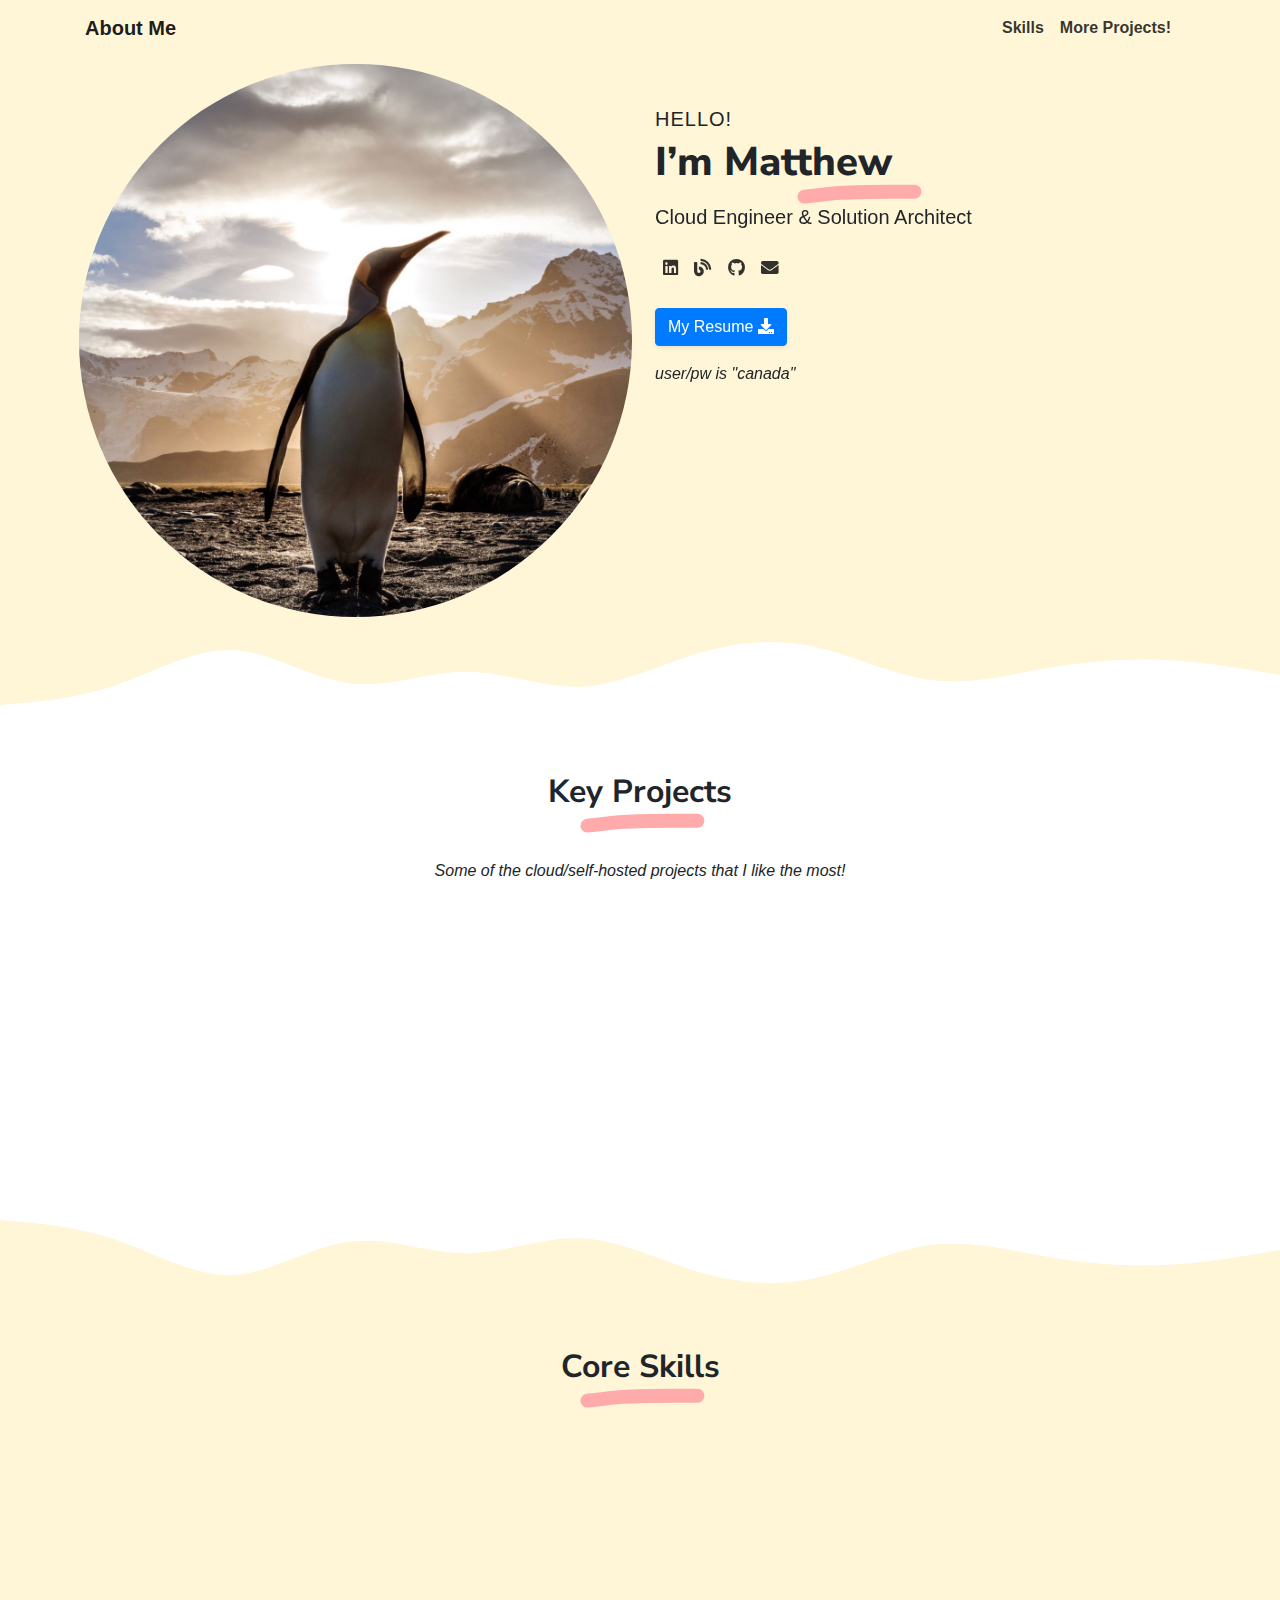
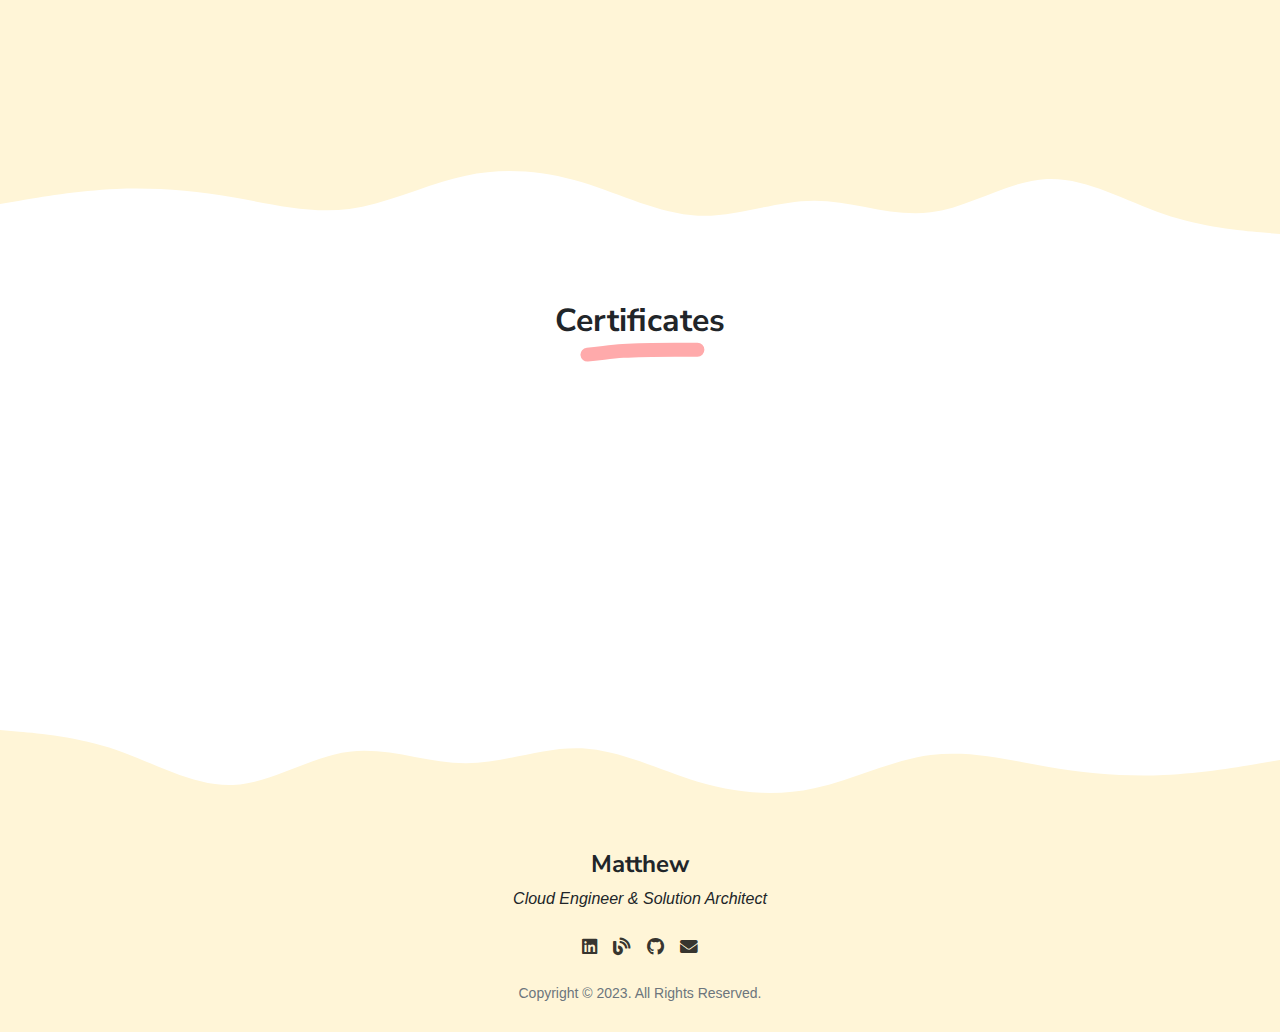
==== index.html @ f00e132d "change page title and button name" ====
<!DOCTYPE html>

<html lang="en-US">

<head>
  <meta charset="UTF-8">
  <meta http-equiv="X-UA-Compatible" content="IE=edge">
  <meta name="viewport" content="width=device-width, initial-scale=1">
  <link rel="icon" type="image/x-icon" href="./images/duck.ico">
  <title>I'm Matthew</title>

  <link rel="preconnect" href="https://fonts.gstatic.com" crossorigin="crossorigin"/>
  <link rel="preload" as="style"
    href="https://fonts.googleapis.com/css2?family=Nunito+Sans:wght@300;400;700;800&amp;display=swap"/>
  <link rel="stylesheet"
    href="https://fonts.googleapis.com/css2?family=Nunito+Sans:wght@300;400;700;800&amp;display=swap" media="print"
    onload="this.media='all'" />

  <noscript>
    <link rel="stylesheet" href="https://fonts.googleapis.com/css2?family=Nunito+Sans:wght@300;400;700;800&amp;display=swap"/>
  </noscript>
  
  <link href="./css/font-awesome/css/all.min.css?ver=1.2.0" rel="stylesheet">
  <link href="./css/bootstrap-icons/bootstrap-icons.css?ver=1.2.0" rel="stylesheet">
  <link href="./css/bootstrap.min.css?ver=1.2.0" rel="stylesheet">
  <link href="./css/aos.css?ver=1.2.0" rel="stylesheet">
  <link href="./css/main.css?ver=1.2.0" rel="stylesheet">

  <!-- Extra scroll -->
  <link href="https://maxcdn.bootstrapcdn.com/bootstrap/4.0.0-beta.2/css/bootstrap.min.css" rel="stylesheet"/>

  <noscript>
    <style type="text/css">
      [data-aos] {
        opacity: 1 !important;
        transform: translate(0) scale(1) !important;
      }
    </style>
  </noscript>
</head>

<body id="top">
  <header class="bg-color">
    <nav class="navbar navbar-expand-lg navbar-light bg-color" id="header-nav" role="navigation">
      <div class="container"><a class="link-dark navbar-brand site-title mb-0" href="index.html">About Me</a>
        <button class="navbar-toggler" type="button" data-bs-toggle="collapse" data-bs-target="#navbarSupportedContent"
          aria-controls="navbarSupportedContent" aria-expanded="false" aria-label="Toggle navigation"><span
            class="navbar-toggler-icon"></span></button>
        <div class="collapse navbar-collapse" id="navbarSupportedContent">
          <ul class="navbar-nav ms-auto me-2">
            <li class="nav-item"><a class="nav-link" href="#skills">Skills</a></li>
            <li class="nav-item"><a class="nav-link" href="project.html">More Projects!</a></li>
          </ul>
        </div>
      </div>
    </nav>
  </header>
  <div class="page-content">
    <div id="content">

      <header>
        <!-- Header Start -->
        <div class="cover bg-color">
          <div class="container px-3">
            <div class="row">
              <div class="col-lg-6 p-2"><img class="img-fluid rounded-circle" src="images/avatar.jpeg" alt="hello" /></div>
              <div class="col-lg-6">
                <div class="mt-5">
                  <p class="lead text-uppercase mb-1">Hello!</p>
                  <h1 class="intro-title marker" data-aos="fade-left" data-aos-delay="50">I’m Matthew</h1>
                  <p class="lead fw-normal mt-3" data-aos="fade-up" data-aos-delay="100">Cloud Engineer & Solution Architect</p>
                  <div class="social-nav" data-aos="fade-up" data-aos-delay="200">
                    <nav role="navigation">
                      <ul class="nav justify-content-left">
                        <li class="nav-item"><a class="nav-link" target="_blank" href="https://www.linkedin.com/in/luongbm/" title="LinkedIn"><i
                          class="fab fa-linkedin"></i><span class="menu-title sr-only">LinkedIn</span></a>
                        </li>
                        <li class="nav-item"><a class="nav-link" target="_blank" href="https://medium.com/@vcoder"
                          title="Medium"><i class="fas fa-blog"></i><span
                            class="menu-title sr-only">Medium</span></a>
                        </li>
                        <li class="nav-item"><a class="nav-link" target="_blank" href="https://github.com/vegjedi"
                            title="Github"><i class="fab fa-github"></i><spanß
                              class="menu-title sr-only">Github</span></a>
                        </li>
                        <li class="nav-item"><a class="nav-link" target="_blank" href="mailto:hi@vcoder.top"
                            title="Email"><i class="fas fa-envelope"></i><span
                              class="menu-title sr-only">Email</span></a>
                        </li>
                      </ul>
                    </nav>
                  </div>
                  <div class="mt-3" data-aos="fade-up" data-aos-delay="200"><a
                      class="btn btn-primary shadow-sm mt-1 hover-effect" target="_blank" href="./matthew_cv.pdf">My Resume <i
                        class="fas fa-download"></i></a></div>
                </div>
                <div class="mt-3" data-aos="fade-up" data-aos-delay="200">
                  <p><i>user/pw is "canada"</i></p>
              </div>
            </div>
          </div>
        </div>
        <!-- Header End -->
      </header>

      <div class="wave-top"></div>

      <div class="section px-2 px-lg-4 pt-5" id="projects">
        <!-- Portfolio Section Start -->
        <div class="container">
          <div class="text-center mb-5">
            <h2 class="font-weight-bold marker marker-center"> Key Projects </h2>
          </div>
          <div class="text-center">
            <p class="font-italic mx-auto mb-3" style="max-width:600px">Some of the cloud/self-hosted projects that I like the most!</p>
          </div>
          <div class="grid bp-gallery pb-3" data-aos="zoom-in-up" data-aos-delay="100">
            <div class="grid-sizer"></div>
            <div class="grid-item"><a href="project.html#ml">
                <figure class="portfolio-item"><img src="images/projects/ml.png" data-bp="images/projects/detail/newsly.png"
                    data-caption="Example of an optional caption." />
                  <figcaption>
                    <h4 class="h5 mb-0">Machine Learning Container Runs on AWS Fargate Cluster</h4>
                    <div>Click For More Details</div>
                  </figcaption>
                </figure>
              </a>
            </div>
            <div class="grid-item"><a href="project.html#pi">
                <figure class="portfolio-item"><img src="images/projects/pi.png"
                    data-bp="images/projects/detail/pi.jpg"/>
                  <figcaption>
                    <h4 class="h5 mb-0">Pi Hosted Home Server with Cloudflare Tunneling</h4>
                    <div>Click For More Details</div>
                  </figcaption>
                </figure>
              </a>
            </div>
            <div class="grid-item"><a href="project.html#serverless">
                <figure class="portfolio-item"><img src="images/projects/serverless.png"
                    data-bp="images/projects/detail/serverless.png" />
                  <figcaption>
                    <h4 class="h5 mb-0">Event-Driven Serverless Web App with API Gateway and AWS Cognito</h4>
                    <div>Click For More Details</div>
                  </figcaption>
                </figure>
              </a>
            </div>
            <div class="grid-item"><a href="project.html#wp">
              <figure class="portfolio-item"><img src="images/projects/wp.png"
                  data-bp="images/projects/detail/wp.jpg" />
                <figcaption>
                  <h4 class="h5 mb-0">3-Tier Auto-Scale App on The Cloud</h4>
                  <div>Click For More Details</div>
                </figcaption>
              </figure>
            </a>
          </div>
          </div>
        </div>
        <!-- Portfolio Section End -->
      </div>

       <div class="wave-bot flip-y"></div>

       <div class="section px-3 px-lg-4 pt-5 bg-color" id="skills">
        <!-- Skills Section Start -->
        <div class="container-narrow">
          <div class="text-center mb-5">
            <h2 class="font-weight-bold marker marker-center"> Core Skills</h2>
          </div>
          <div class="row">
            <div class="col-md-6">
              <div class="card mb-3" data-aos="fade-right" data-aos-delay="100">
                <div class="card-header px-3 py-2">
                  <div class="d-flex justify-content-between">
                    <div>
                      <h3 class="h5 mb-1">Coding</h3>
                      <div class="text-muted text-small">Progamming Languages</div>
                    </div><img src="images/services/ui-ux.svg" width="48" height="48" alt="ui-ux" />
                  </div>
                </div>
                <div class="card-body px-3 py-2">
                  <img src="images/icons/bash.svg" width="60" height="60" alt="bash"/>
                  <img src="images/icons/nodejs.svg" width="60" height="60" alt="nodejs"/>
                  <img src="images/icons/python.svg" width="60" height="60" alt="python"/>
                  <img src="images/icons/aws_cli.png" height="60" alt="aws_cli"/>
                </div>
              </div>
            </div>
            <div class="col-md-6">
              <div class="card mb-3" data-aos="fade-left" data-aos-delay="300">
                <div class="card-header px-3 py-2">
                  <div class="d-flex justify-content-between">
                    <div>
                      <h3 class="h5 mb-1">Cloud</h3>
                      <div class="text-muted text-small">Reputable Platforms</div>
                    </div><img src="images/services/app-development.svg" width="48" height="48" alt="app development" />
                  </div>
                </div>
                <div class="card-body px-3 py-2">
                  <img src="images/icons/aws.png" height="60" alt="aws"/>
                  <img src="images/icons/azure.svg" height="60" alt="azure"/>
                </div>
              </div>
            </div>
            <div class="col-md-6">
              <div class="card mb-3" data-aos="fade-right" data-aos-delay="200">
                <div class="card-header px-3 py-2">
                  <div class="d-flex justify-content-between">
                    <div>
                      <h3 class="h5 mb-1">DevOps</h3>
                      <div class="text-muted text-small">For CI/CD</div>
                    </div><img src="images/services/web-design.svg" width="48" height="48" alt="web design" />
                  </div>
                </div>
                <div class="card-body px-3 py-2">
                  <img src="images/icons/github.svg" height="60" alt="github"/>
                  <img src="images/icons/docker.png" height="60" alt="docker"/>
                  <img src="images/icons/jenkins.png" height="60" alt="jenkins"/>
                  <img src="images/icons/terraform.svg" height="60" alt="terraform"/>
                </div>
              </div>
            </div>
            <div class="col-md-6">
              <div class="card mb-3" data-aos="fade-left" data-aos-delay="400">
                <div class="card-header px-3 py-2">
                  <div class="d-flex justify-content-between">
                    <div>
                      <h3 class="h5 mb-1">Web & Data</h3>
                      <div class="text-muted text-small">Fundamental Knowledge</div>
                    </div><img src="images/services/full-stack.svg" width="48" height="48" alt="full stack" />
                  </div>
                </div>
                <div class="card-body px-3 py-2">
                  <img src="images/icons/web.png" height="60" alt="html-css"/>
                  <img src="images/icons/sql.png" height="60" alt="sql"/>
                  <img src="images/icons/nosql.png" height="60" alt="nosql"/>
                </div>
              </div>
            </div>
          </div>
        </div>
        <!-- Skills Section End -->
      </div>       

      <div class="wave-top flip-x"></div>

      <div class="section px-3 px-lg-4 pt-5" id="certificates">
        <!-- Certificate Section Start -->
        <div class="container-narrow">
          <div class="text-center mb-5">
            <h2 class="font-weight-bold marker marker-center">Certificates</h2>
          </div>
          <div id="gallery" class="carousel slide" data-ride="carousel">
            <div class="carousel-inner">
              <div class="carousel-item active">
                <div class="row">
                  <div class="col" data-aos="fade-up" data-aos-delay>
                    <img class="img-fluid" src="images/certs/aws1.png" alt="Image 1" />
                  </div>
                  <div class="col" data-aos="fade-up" data-aos-delay>
                    <img class="img-fluid" src="images/certs/aws2.png" alt="Image 2" />
                  </div>
                  <div class="col" data-aos="fade-up" data-aos-delay>
                    <img class="img-fluid" src="images/certs/azure.png" alt="Image 4" />
                  </div>
                </div>
              </div>

              <div class="carousel-item">
                <div class="row">
                  <div class="col" data-aos="fade-up" data-aos-delay>
                    <img class="img-fluid" src="images/certs/aws3.png"  alt="Image 6" />
                  </div>
                  <div class="col" data-aos="fade-up" data-aos-delay>
                    <img class="img-fluid" src="images/certs/sundog.png" alt="Image 7" />
                  </div>
                  <div class="col" data-aos="fade-up" data-aos-delay>
                    <img class="img-fluid" src="images/certs/kokekloud.png" alt="Image 5" />
                  </div>
                </div>
              </div>

            </div>

            <a class="carousel-control-prev" href="#gallery" role="button" data-slide="prev">
              <span class="carousel-control-prev-icon" aria-hidden="true"></span>
              <span class="sr-only">Previous</span>
            </a>

            <a class="carousel-control-next" href="#gallery" role="button" data-slide="next">
              <span class="carousel-control-next-icon" aria-hidden="true"></span>
              <span class="sr-only">Next</span>
            </a>
          </div>
          
        <!-- Certificates Section End -->
    </div>

  </div>

  <div class="wave-bot flip-y"></div>

  <footer class="pt-4 pb-4 text-center bg-color">
    <!-- Footer Section Start -->
    <div class="container">
      <div class="my-3">
        <div class="h4 font-weight-bold">Matthew</div>
        <p class="font-italic">Cloud Engineer & Solution Architect</p>
        <div class="social-nav">
          <nav role="navigation">
            <ul class="nav justify-content-center">
              <li class="nav-item"><a class="nav-link" target="_blank" href="https://www.linkedin.com/in/luongbm/" title="LinkedIn"><i
                class="fab fa-linkedin"></i><span class="menu-title sr-only">LinkedIn</span></a>
              </li>
              <li class="nav-item"><a class="nav-link" target="_blank" href="https://medium.com/@vcoder"
                title="Medium"><i class="fas fa-blog"></i><span
                  class="menu-title sr-only">Medium</span></a>
              </li>
              <li class="nav-item"><a class="nav-link" target="_blank" href="https://github.com/vegjedi"
                  title="Github"><i class="fab fa-github"></i><span
                    class="menu-title sr-only">Github</span></a>
              </li>
              <li class="nav-item"><a class="nav-link" target="_blank" href="mailto:hi@vcoder.top"
                  title="Email"><i class="fas fa-envelope"></i><span
                    class="menu-title sr-only">Email</span></a>
              </li>
            </ul>
          </nav>
        </div>
      </div>
      <div class="text-small text-secondary">
        <div class="mb-1">Copyright &copy; 2023. All Rights Reserved.</div>
      </div>
    </div>
    <!-- Footer Section End -->
  </footer>

  </div>

  <!-- Back to Top -->
  <div id="scrolltop"><a class="btn btn-secondary" href="#top"><span class="icon"><i
          class="fas fa-angle-up fa-x"></i></span></a></div>

  <!-- JavaScript Libraries -->
  <script src="./scripts/imagesloaded.pkgd.min.js?ver=1.2.0"></script>
  <script src="./scripts/masonry.pkgd.min.js?ver=1.2.0"></script>
  <script src="./scripts/BigPicture.min.js?ver=1.2.0"></script>
  <script src="./scripts/bootstrap.bundle.min.js?ver=1.2.0"></script>
  <script src="./scripts/aos.min.js?ver=1.2.0"></script>
  <script src="./scripts/main.js?ver=1.2.0"></script>

  <!-- Extra Scolls -->
  <script src="https://code.jquery.com/jquery-3.2.1.slim.min.js"></script>
  <script src="https://cdnjs.cloudflare.com/ajax/libs/popper.js/1.12.3/umd/popper.min.js"></script>
  <script src="https://maxcdn.bootstrapcdn.com/bootstrap/4.0.0-beta.2/js/bootstrap.min.js"></script>

  </body>
</html>
---- css/main.css ----
html, body {
  overflow-x: hidden;
}

.bg-color {
  background-color: #fff5d7;
}

/**
 * Enable smooth scrolling on the whole document
 */
html {
  scroll-behavior: smooth;
}

/**
 * Disable smooth scrolling when users have prefers-reduced-motion enabled
 */
@media screen and (prefers-reduced-motion: reduce) {
  html {
    scroll-behavior: auto;
  }
}

/**
 * Add .section to every anchored element for scroll margin
 */
.section {
  scroll-margin-top: 2rem;
}

/* Header */
.site-title {
  font-size: 1.5rem;
  font-weight: 700;
  line-height: 3rem;
  text-decoration: none;
}

@media (min-width: 48em) {
  .site-title {
    float: left;
  }
}

.nav-link {
  font-weight: 700;
  color: rgba(0, 0, 0, 0.8) !important;
}

.social-nav .nav-link {
  padding: 0 0.5rem;
  font-size: 1.1rem;
  line-height: 2.5rem;
}

.nav-link:hover,
.nav-link:focus,
.active .nav-link {
  color: rgba(0, 0, 0, 0.6) !important;
}

/* Hero (intro) section */
.intro-title {
  font-weight: 800;
}

/* @-webkit-keyframes animateWave {
  0% {
    transform: scale(1, 0);
  }
  100% {
    transform: scale(1, 1);
  }
}

@keyframes animateWave {
  0% {
    transform: scale(1, 0);
  }
  100% {
    transform: scale(1, 1);
  }
} */

/* 
.wave-bg {
  display: block;
  height: 100px;
  width: 100%;
  min-width: 600px;
  transform-origin: top;
  -webkit-animation: animateWave 2000ms cubic-bezier(0.23, 1, 0.32, 1) forwards;
          animation: animateWave 2000ms cubic-bezier(0.23, 1, 0.32, 1) forwards;
  background-image: url("../images/wave-bg.svg");
  background-position: center;
  background-repeat: no-repeat;
  background-color: white;
} */

.wave-top {
  display: block;
  height: 100px;
  width: 100%;
  min-width: 600px;
  background-image: url(../images/wave-top.svg);
}

.wave-bot {
  display: block;
  height: 100px;
  width: 100%;
  min-width: 600px;
  background-image: url(../images/wave-top.svg);
  transform: rotate(180deg);
}

.flip-y {
  transform: scaleY(-1);
}

.flip-x {
  transform: scaleX(-1);
}

img.avatar {
  border-radius: 30px;
}

/* Masonary grid for portfolio */
.grid:after {
  content: '';
  display: block;
  clear: both;
}

/* Grid Item */
.grid-sizer,
.grid-item {
  width: 100%;
}

.grid-item {
  padding-bottom: 12px;
}

@media (min-width: 48em) {
  .grid-sizer,
  .grid-item {
    width: 25%;
  }
  .grid-item {
    float: left;
    padding: 6px;
  }
}

.grid-item img {
  display: block;
  width: 100%;
  max-width: 100%;
}

/* Portfolio */
.portolio-section .container {
  padding: 0;
}

.portfolio-item {
  position: relative;
  overflow: hidden;
  text-align: center;
  margin: 0;
}

.portfolio-item figcaption {
  position: absolute;
  top: auto;
  bottom: 0;
  left: 0;
  width: 100%;
  padding: 12px;
  background: rgba(255, 255, 255, 0.75);
  transition: transform 0.35s;
  transform: translate3d(0, 100%, 0);
}

.portfolio-item figcaption h4 {
  color: #222;
  font-size: 16px;
  text-transform: uppercase;
  font-weight: 700;
  margin-bottom: 3px;
}

.portfolio-item figcaption p {
  color: #444;
  font-size: 14px;
  font-weight: 600;
  margin-bottom: 0;
}

.portfolio-item:hover figcaption {
  transform: translate3d(0, 0, 0);
}

/* Portolio Caption */
#bp_container .bp-xc {
  background: #F6E05E !important;
}

#bp_caption a {
  text-decoration: none;
}

/* Footer section */
footer a:not(.nav-link) {
  color: inherit;
  font-weight: 600;
  text-decoration: none;
  cursor: pointer;
}

/* Scroll Top */
#scrolltop {
  display: block;
  visibility: hidden;
  opacity: 0;
  transition: visibility 0s, opacity 0.5s ease-in;
  position: fixed;
  bottom: 20px;
  right: 20px;
}

#scrolltop .btn {
  padding: 3px 11px;
  border-radius: 50%;
}

/* Additional utility styles */
.container-narrow {
  max-width: 1024px;
  margin: 0 auto;
}

.text-small {
  font-size: 0.875rem;
}

.text-uppercase {
  letter-spacing: 0.05em;
}

.hover-effect {
  transition: transform .18s ease-in-out;
}

.hover-effect:hover {
  transform: translateY(-2px);
}

.marker {
  position: relative;
  display: inline;
  width: auto;
}

.marker-center {
  padding-right: 0;
}

.marker:after {
  content: "";
  width: 125px;
  height: 30px;
  position: absolute;
  bottom: -25px;
  right: -30px;
  background-image: url("../images/marker.svg");
  background-repeat: no-repeat;
}

.marker-center:after {
  bottom: -30px;
  left: 50%;
  margin-left: -60px;
}

@media (max-width: 575.98px) {
  .marker {
    padding-right: 0;
  }
  .marker:after {
    bottom: -30px;
    left: 50%;
    margin-left: -60px;
  }
}

.entry-title a {
  text-decoration: none;
}

/* Extra */

div.scroll-container {
  overflow: auto;
  white-space: nowrap;
  padding: 10px;
}

div.scroll-container img {
  padding: 10px;
}

/* Extra */
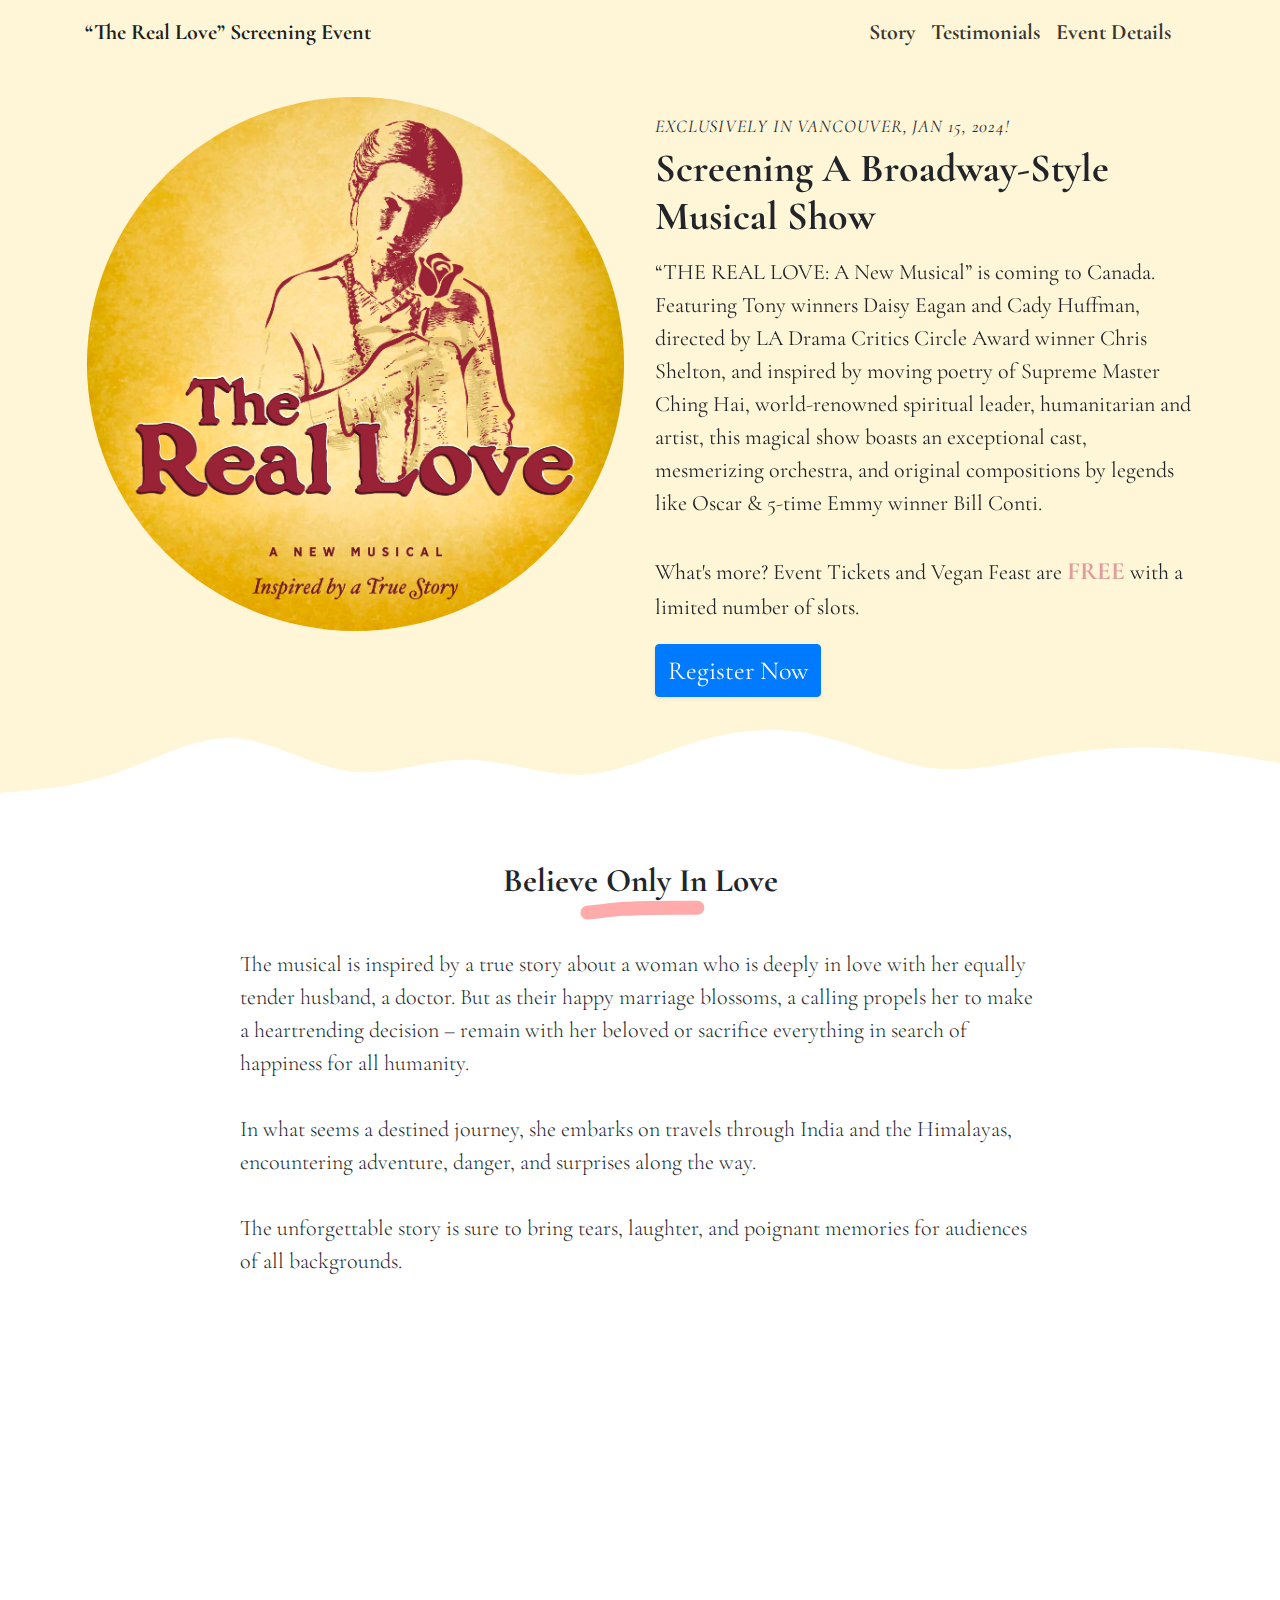
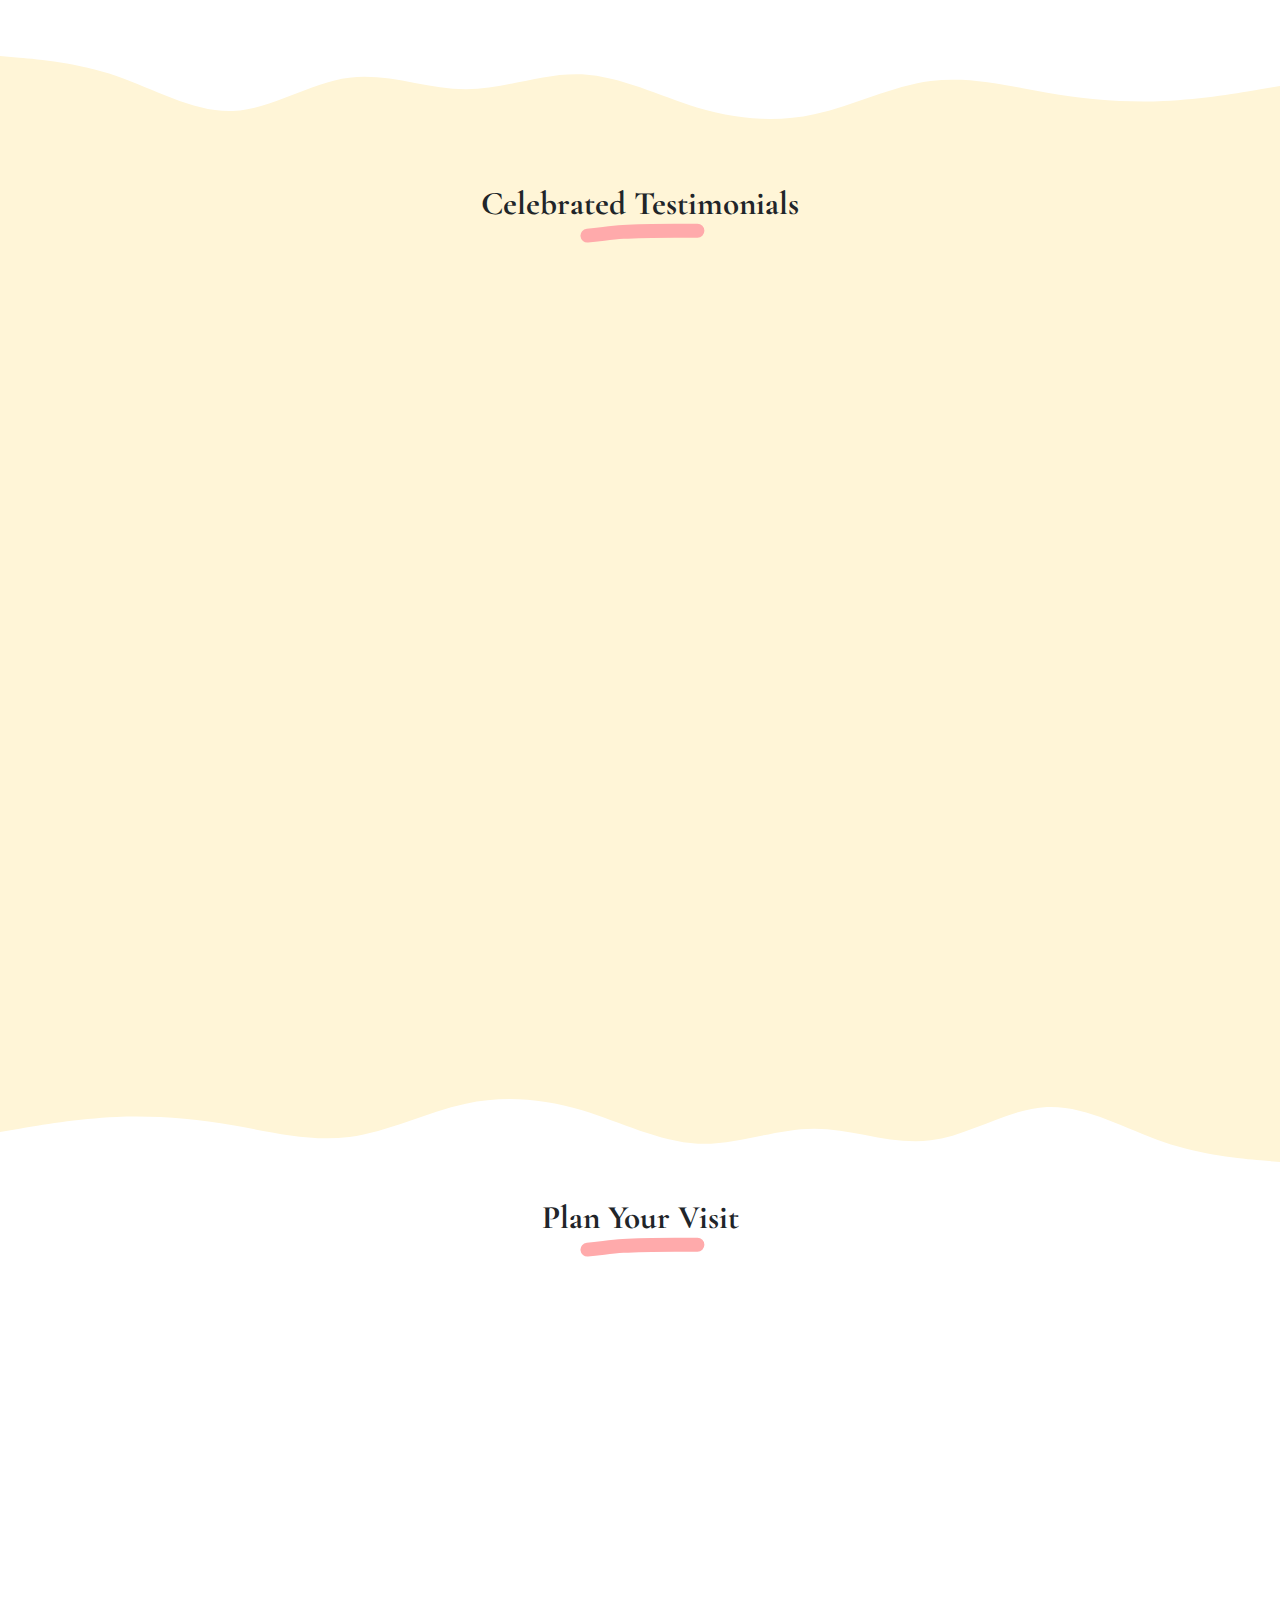
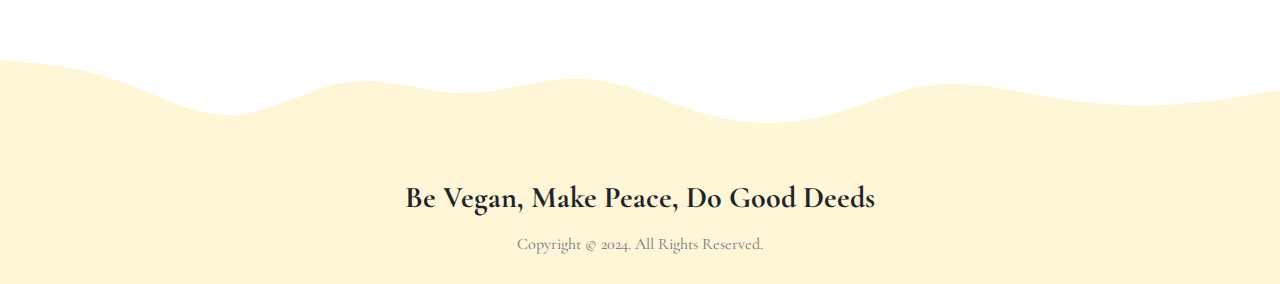
==== commit 1fdc552e: "first commit" ====
--- a/index.html
+++ b/index.html
@@ -1,3 +1,7 @@
+<!-- Written by: vCoder -->
+<!-- Code Sheet for Canada "The Real Love" Screening Project -->
+<!-- Date: Dec 10, 2023 -->
+
 <!DOCTYPE html>
 
 <html lang="en-US">
@@ -6,20 +10,28 @@
   <meta charset="UTF-8">
   <meta http-equiv="X-UA-Compatible" content="IE=edge">
   <meta name="viewport" content="width=device-width, initial-scale=1">
-  <link rel="icon" type="image/x-icon" href="./images/duck.ico">
-  <title>I'm Matthew</title>
-
-  <link rel="preconnect" href="https://fonts.gstatic.com" crossorigin="crossorigin"/>
+  <link rel="icon" type="image/x-icon" href="./images/icon.ico">
+  <title>“The Real Love” Screening in Canada</title>
+
+  <link rel="preconnect" href="https://fonts.gstatic.com" crossorigin="crossorigin" />
   <link rel="preload" as="style"
-    href="https://fonts.googleapis.com/css2?family=Nunito+Sans:wght@300;400;700;800&amp;display=swap"/>
+    href="https://fonts.googleapis.com/css2?family=Cormorant+Garamond:wght@300;400;700&amp;display=swap" />
   <link rel="stylesheet"
-    href="https://fonts.googleapis.com/css2?family=Nunito+Sans:wght@300;400;700;800&amp;display=swap" media="print"
+    href="https://fonts.googleapis.com/css2?family=Cormorant+Garamond:wght@300;400;700&amp;display=swap" media="print"
     onload="this.media='all'" />
-
   <noscript>
-    <link rel="stylesheet" href="https://fonts.googleapis.com/css2?family=Nunito+Sans:wght@300;400;700;800&amp;display=swap"/>
+    <link rel="stylesheet"
+      href="https://fonts.googleapis.com/css2?family=Cormorant+Garamond:wght@300;400;700&amp;display=swap" />
   </noscript>
-  
+
+  <link rel="preconnect" href="https://fonts.gstatic.com" crossorigin="crossorigin" />
+  <link rel="preload" as="style" href="https://fonts.googleapis.com/css2?family=Dancing+Script:wght@400&display=swap" />
+  <link rel="stylesheet" href="https://fonts.googleapis.com/css2?family=Dancing+Script:wght@400&display=swap"
+    media="print" onload="this.media='all'" />
+  <noscript>
+    <link rel="stylesheet" href="https://fonts.googleapis.com/css2?family=Dancing+Script:wght@400&display=swap" />
+  </noscript>
+
   <link href="./css/font-awesome/css/all.min.css?ver=1.2.0" rel="stylesheet">
   <link href="./css/bootstrap-icons/bootstrap-icons.css?ver=1.2.0" rel="stylesheet">
   <link href="./css/bootstrap.min.css?ver=1.2.0" rel="stylesheet">
@@ -27,7 +39,7 @@
   <link href="./css/main.css?ver=1.2.0" rel="stylesheet">
 
   <!-- Extra scroll -->
-  <link href="https://maxcdn.bootstrapcdn.com/bootstrap/4.0.0-beta.2/css/bootstrap.min.css" rel="stylesheet"/>
+  <link href="https://maxcdn.bootstrapcdn.com/bootstrap/4.0.0-beta.2/css/bootstrap.min.css" rel="stylesheet" />
 
   <noscript>
     <style type="text/css">
@@ -42,14 +54,17 @@
 <body id="top">
   <header class="bg-color">
     <nav class="navbar navbar-expand-lg navbar-light bg-color" id="header-nav" role="navigation">
-      <div class="container"><a class="link-dark navbar-brand site-title mb-0" href="index.html">About Me</a>
+      <div class="container"><a class="link-dark navbar-brand site-title mb-0"
+          style="font-family: 'Cormorant Garamond', sans-serif; font-size: 22px;" href="#top">“The Real Love” Screening
+          Event</a>
         <button class="navbar-toggler" type="button" data-bs-toggle="collapse" data-bs-target="#navbarSupportedContent"
           aria-controls="navbarSupportedContent" aria-expanded="false" aria-label="Toggle navigation"><span
             class="navbar-toggler-icon"></span></button>
         <div class="collapse navbar-collapse" id="navbarSupportedContent">
           <ul class="navbar-nav ms-auto me-2">
-            <li class="nav-item"><a class="nav-link" href="#skills">Skills</a></li>
-            <li class="nav-item"><a class="nav-link" href="project.html">More Projects!</a></li>
+            <li class="nav-item"><a class="nav-link" href="#story">Story</a></li>
+            <li class="nav-item"><a class="nav-link" href="#testimonials">Testimonials</a></li>
+            <li class="nav-item"><a class="nav-link" href="#details">Event Details</a></li>
           </ul>
         </div>
       </div>
@@ -63,298 +78,307 @@
         <div class="cover bg-color">
           <div class="container px-3">
             <div class="row">
-              <div class="col-lg-6 p-2"><img class="img-fluid rounded-circle" src="images/avatar.jpeg" alt="hello" /></div>
+              <div class="col-lg-6 p-3 mt-3"><img class="img-fluid rounded-circle" src="./images/avatar.png"
+                  alt="real love picture" /></div>
               <div class="col-lg-6">
                 <div class="mt-5">
-                  <p class="lead text-uppercase mb-1">Hello!</p>
-                  <h1 class="intro-title marker" data-aos="fade-left" data-aos-delay="50">I’m Matthew</h1>
-                  <p class="lead fw-normal mt-3" data-aos="fade-up" data-aos-delay="100">Cloud Engineer & Solution Architect</p>
-                  <div class="social-nav" data-aos="fade-up" data-aos-delay="200">
-                    <nav role="navigation">
-                      <ul class="nav justify-content-left">
-                        <li class="nav-item"><a class="nav-link" target="_blank" href="https://www.linkedin.com/in/luongbm/" title="LinkedIn"><i
-                          class="fab fa-linkedin"></i><span class="menu-title sr-only">LinkedIn</span></a>
-                        </li>
-                        <li class="nav-item"><a class="nav-link" target="_blank" href="https://medium.com/@vcoder"
-                          title="Medium"><i class="fas fa-blog"></i><span
-                            class="menu-title sr-only">Medium</span></a>
-                        </li>
-                        <li class="nav-item"><a class="nav-link" target="_blank" href="https://github.com/vegjedi"
-                            title="Github"><i class="fab fa-github"></i><spanß
-                              class="menu-title sr-only">Github</span></a>
-                        </li>
-                        <li class="nav-item"><a class="nav-link" target="_blank" href="mailto:hi@vcoder.top"
-                            title="Email"><i class="fas fa-envelope"></i><span
-                              class="menu-title sr-only">Email</span></a>
-                        </li>
-                      </ul>
-                    </nav>
-                  </div>
+                  <p class="font-italic text-uppercase mb-1"
+                    style="font-family: 'Cormorant Garamond', sans-serif; font-size: 18px;">Exclusively in Vancouver,
+                    Jan 15, 2024!</p>
+                  <h1 class="intro-title" style="font-family: 'Cormorant Garamond', sans-serif;" data-aos="fade-left"
+                    data-aos-delay="50">Screening A Broadway-Style Musical Show</h1>
+                  <p class="lead fw-normal mt-3" data-aos="fade-up" data-aos-delay="100"
+                    style="font-family: 'Cormorant Garamond', sans-serif; font-size: 22px;">“THE REAL LOVE: A New
+                    Musical” is coming to Canada.
+                    Featuring Tony winners Daisy Eagan and Cady Huffman, directed by LA Drama Critics Circle Award
+                    winner Chris Shelton, and inspired by moving poetry of Supreme Master Ching Hai,
+                    world-renowned spiritual leader, humanitarian and artist, this magical show boasts an exceptional
+                    cast, mesmerizing orchestra, and original compositions by legends like Oscar & 5-time Emmy winner
+                    Bill Conti.
+                    <br><br>What's more? Event Tickets and Vegan Feast are <a style="font-size: 25px; font-weight: bold; color: rgb(223, 158, 157);">FREE</a> with a limited number of slots. 
+                  </p>
                   <div class="mt-3" data-aos="fade-up" data-aos-delay="200"><a
-                      class="btn btn-primary shadow-sm mt-1 hover-effect" target="_blank" href="./matthew_cv.pdf">My Resume <i
-                        class="fas fa-download"></i></a></div>
+                      class="btn btn-primary shadow-sm mt-1 hover-effect"
+                      style="font-family: 'Cormorant Garamond', sans-serif; font-size: 26px;" target="_blank"
+                      href="https://forms.gle/19iRfMqtJqMBCRsPA">Register Now</a>
+                  </div>
                 </div>
                 <div class="mt-3" data-aos="fade-up" data-aos-delay="200">
-                  <p><i>user/pw is "canada"</i></p>
-              </div>
-            </div>
-          </div>
-        </div>
-        <!-- Header End -->
+                </div>
+              </div>
+            </div>
+          </div>
+          <!-- Header End -->
       </header>
 
       <div class="wave-top"></div>
 
-      <div class="section px-2 px-lg-4 pt-5" id="projects">
-        <!-- Portfolio Section Start -->
+      <!-- Story Section Start -->
+      <div class="section px-2 px-lg-4 pt-5" id="story">
         <div class="container">
           <div class="text-center mb-5">
-            <h2 class="font-weight-bold marker marker-center"> Key Projects </h2>
-          </div>
-          <div class="text-center">
-            <p class="font-italic mx-auto mb-3" style="max-width:600px">Some of the cloud/self-hosted projects that I like the most!</p>
-          </div>
+            <h2 class="intro-title font-weight-bold marker marker-center"
+              style="font-family: 'Cormorant Garamond', sans-serif; font-size: 33px;"> Believe Only In Love </h2>
+          </div>
+          <div>
+            <p class="lead mx-auto mb-3"
+              style="max-width:800px; font-family: 'Cormorant Garamond', sans-serif; font-size: 22px;">The musical is
+              inspired by a true story about a woman who is deeply in love with her equally tender husband, a doctor.
+              But as their happy marriage blossoms, a calling propels her to make a heartrending decision – remain with
+              her beloved or sacrifice everything in search of happiness for all humanity.
+              <br><br>In what seems a destined journey, she embarks on travels through India and the Himalayas,
+              encountering adventure, danger, and surprises along the way.
+              <br><br>The unforgettable story is sure to bring tears, laughter, and poignant memories for audiences of
+              all backgrounds.</p>
+          </div>
+        </div>
+      </div>
+      <!-- Story Section End -->
+
+      <!-- Portfolio Section Start -->
+      <div class="section px-2 px-lg-4 pt-5">
+        <div class="container">
           <div class="grid bp-gallery pb-3" data-aos="zoom-in-up" data-aos-delay="100">
             <div class="grid-sizer"></div>
-            <div class="grid-item"><a href="project.html#ml">
-                <figure class="portfolio-item"><img src="images/projects/ml.png" data-bp="images/projects/detail/newsly.png"
-                    data-caption="Example of an optional caption." />
+
+            <div class="grid-item"><a>
+                <figure class="portfolio-item img-thumbnail"><img src="images/projects/talent.jpeg"
+                    data-bp="images/projects/detail/talent-d.png" />
                   <figcaption>
-                    <h4 class="h5 mb-0">Machine Learning Container Runs on AWS Fargate Cluster</h4>
-                    <div>Click For More Details</div>
+                    <h4 class="h5 mb-0" style="font-family: 'Cormorant Garamond', sans-serif;">Broadway-Style Musical
+                    </h4>
                   </figcaption>
                 </figure>
               </a>
             </div>
-            <div class="grid-item"><a href="project.html#pi">
-                <figure class="portfolio-item"><img src="images/projects/pi.png"
-                    data-bp="images/projects/detail/pi.jpg"/>
+            <div class="grid-item"><a>
+                <figure class="portfolio-item img-thumbnail"><img src="images/projects/cast.jpeg"
+                    data-bp="images/projects/detail/cast-d.jpeg" />
                   <figcaption>
-                    <h4 class="h5 mb-0">Pi Hosted Home Server with Cloudflare Tunneling</h4>
-                    <div>Click For More Details</div>
+                    <h4 class="h5 mb-0" style="font-family: 'Cormorant Garamond', sans-serif;">Talented Cast</h4>
                   </figcaption>
                 </figure>
               </a>
             </div>
-            <div class="grid-item"><a href="project.html#serverless">
-                <figure class="portfolio-item"><img src="images/projects/serverless.png"
-                    data-bp="images/projects/detail/serverless.png" />
+            <div class="grid-item"><a>
+                <figure class="portfolio-item img-thumbnail"><img src="images/projects/poem.jpeg"
+                    data-bp="images/projects/detail/poem-d.png" />
                   <figcaption>
-                    <h4 class="h5 mb-0">Event-Driven Serverless Web App with API Gateway and AWS Cognito</h4>
-                    <div>Click For More Details</div>
+                    <h4 class="h5 mb-0" style="font-family: 'Cormorant Garamond', sans-serif;">Inspirational Poems</h4>
                   </figcaption>
                 </figure>
               </a>
             </div>
-            <div class="grid-item"><a href="project.html#wp">
-              <figure class="portfolio-item"><img src="images/projects/wp.png"
-                  data-bp="images/projects/detail/wp.jpg" />
-                <figcaption>
-                  <h4 class="h5 mb-0">3-Tier Auto-Scale App on The Cloud</h4>
-                  <div>Click For More Details</div>
-                </figcaption>
-              </figure>
-            </a>
-          </div>
-          </div>
-        </div>
-        <!-- Portfolio Section End -->
-      </div>
-
-       <div class="wave-bot flip-y"></div>
-
-       <div class="section px-3 px-lg-4 pt-5 bg-color" id="skills">
-        <!-- Skills Section Start -->
+            <div class="grid-item"><a>
+                <figure class="portfolio-item img-thumbnail"><img src="images/projects/master.jpeg"
+                    data-bp="images/projects/detail/master-d.jpeg"/>
+                  <figcaption>
+                    <h4 class="h5 mb-0" style="font-family: 'Cormorant Garamond', sans-serif;">Supreme Master Ching Hai
+                    </h4>
+                  </figcaption>
+                </figure>
+              </a>
+            </div>
+          </div>
+        </div>
+      </div>
+      <!-- Portfolio Section End -->
+
+      <div class="wave-bot flip-y"></div>
+
+      <!-- Client Testimonials Start -->
+      <div class="section px-3 px-lg-4 pt-5 bg-color" id="testimonials">
         <div class="container-narrow">
           <div class="text-center mb-5">
-            <h2 class="font-weight-bold marker marker-center"> Core Skills</h2>
+            <h2 class="intro-title font-weight-bold marker marker-center"
+              style="font-family: 'Cormorant Garamond', sans-serif; font-size: 33px;">Celebrated Testimonials</h2>
           </div>
           <div class="row">
-            <div class="col-md-6">
-              <div class="card mb-3" data-aos="fade-right" data-aos-delay="100">
-                <div class="card-header px-3 py-2">
-                  <div class="d-flex justify-content-between">
-                    <div>
-                      <h3 class="h5 mb-1">Coding</h3>
-                      <div class="text-muted text-small">Progamming Languages</div>
-                    </div><img src="images/services/ui-ux.svg" width="48" height="48" alt="ui-ux" />
-                  </div>
-                </div>
-                <div class="card-body px-3 py-2">
-                  <img src="images/icons/bash.svg" width="60" height="60" alt="bash"/>
-                  <img src="images/icons/nodejs.svg" width="60" height="60" alt="nodejs"/>
-                  <img src="images/icons/python.svg" width="60" height="60" alt="python"/>
-                  <img src="images/icons/aws_cli.png" height="60" alt="aws_cli"/>
-                </div>
-              </div>
-            </div>
-            <div class="col-md-6">
-              <div class="card mb-3" data-aos="fade-left" data-aos-delay="300">
-                <div class="card-header px-3 py-2">
-                  <div class="d-flex justify-content-between">
-                    <div>
-                      <h3 class="h5 mb-1">Cloud</h3>
-                      <div class="text-muted text-small">Reputable Platforms</div>
-                    </div><img src="images/services/app-development.svg" width="48" height="48" alt="app development" />
-                  </div>
-                </div>
-                <div class="card-body px-3 py-2">
-                  <img src="images/icons/aws.png" height="60" alt="aws"/>
-                  <img src="images/icons/azure.svg" height="60" alt="azure"/>
-                </div>
-              </div>
-            </div>
-            <div class="col-md-6">
-              <div class="card mb-3" data-aos="fade-right" data-aos-delay="200">
-                <div class="card-header px-3 py-2">
-                  <div class="d-flex justify-content-between">
-                    <div>
-                      <h3 class="h5 mb-1">DevOps</h3>
-                      <div class="text-muted text-small">For CI/CD</div>
-                    </div><img src="images/services/web-design.svg" width="48" height="48" alt="web design" />
-                  </div>
-                </div>
-                <div class="card-body px-3 py-2">
-                  <img src="images/icons/github.svg" height="60" alt="github"/>
-                  <img src="images/icons/docker.png" height="60" alt="docker"/>
-                  <img src="images/icons/jenkins.png" height="60" alt="jenkins"/>
-                  <img src="images/icons/terraform.svg" height="60" alt="terraform"/>
-                </div>
-              </div>
-            </div>
-            <div class="col-md-6">
-              <div class="card mb-3" data-aos="fade-left" data-aos-delay="400">
-                <div class="card-header px-3 py-2">
-                  <div class="d-flex justify-content-between">
-                    <div>
-                      <h3 class="h5 mb-1">Web & Data</h3>
-                      <div class="text-muted text-small">Fundamental Knowledge</div>
-                    </div><img src="images/services/full-stack.svg" width="48" height="48" alt="full stack" />
-                  </div>
-                </div>
-                <div class="card-body px-3 py-2">
-                  <img src="images/icons/web.png" height="60" alt="html-css"/>
-                  <img src="images/icons/sql.png" height="60" alt="sql"/>
-                  <img src="images/icons/nosql.png" height="60" alt="nosql"/>
-                </div>
-              </div>
-            </div>
-          </div>
-        </div>
-        <!-- Skills Section End -->
-      </div>       
+            <div class="col-md-6 mb-5" data-aos="fade-right" data-aos-delay="100">
+              <div class="d-flex ms-md-3"><span class="m-2"
+                  style="font-family: 'Dancing Script', sans-serif; font-size: 22px;">It has truly been an honor to
+                  collaborate on this musical as we come to rejoice in the melding of two worlds and to make this Earth
+                  a better place...</span></div>
+              <div class="d-flex justify-content-end align-items-end">
+                <div class="text-end me-2">
+                  <div class="text-large"
+                    style="font-family: 'Cormorant Garamond', sans-serif; font-weight: bold; font-size: 18px">Al Kasha
+                  </div>
+                  <div class="text-large" style="font-family: 'Cormorant Garamond', sans-serif;">2-Time Oscar
+                    Award-winning Songwriter</div>
+                </div><img class="me-md-3 rounded" src="images/testimonials/client1.jpg" width="96" height="96"
+                  alt="client 1" />
+              </div>
+            </div>
+            <div class="col-md-6 mb-5" data-aos="fade-left" data-aos-delay="300">
+              <div class="d-flex ms-md-3"><span span class="m-2"
+                  style="font-family: 'Dancing Script', sans-serif; font-size: 22px;">Creating a musical is almost a
+                  metaphor for the message that Supreme Master Ching Hai shares: that people must come together in
+                  love.</span></div>
+              <div class="d-flex justify-content-end align-items-end">
+                <div class="text-end me-2">
+                  <div class="text-large"
+                    style="font-family: 'Cormorant Garamond', sans-serif; font-weight: bold; font-size: 18px">Richard
+                    Maltby, Jr.
+                  </div>
+                  <div class="text-large" style="font-family: 'Cormorant Garamond', sans-serif;">Tony & Olivier
+                    Award-winning Director and Lyricist</div>
+                </div><img class="me-md-3 rounded" src="images/testimonials/client2.jpg" width="96" height="96"
+                  alt="client 2" />
+              </div>
+            </div>
+            <div class="col-md-6 mb-5" data-aos="fade-left" data-aos-delay="400">
+              <div class="d-flex ms-md-3"><span class="m-2"
+                  style="font-family: 'Dancing Script', sans-serif; font-size: 22px;">… thank you very much for this
+                  beautiful, beautiful musical that came from your poetry and your love of humanity. We thank you. All
+                  of us thank you.</span></div>
+              <div class="d-flex justify-content-end align-items-end">
+                <div class="text-end me-2">
+                  <div class="text-large"
+                    style="font-family: 'Cormorant Garamond', sans-serif; font-weight: bold; font-size: 18px">Shirley
+                    Jones</div>
+                  <div class="text-large" style="font-family: 'Cormorant Garamond', sans-serif;">Academy Award-winning
+                    Actress and Singer</div>
+                </div><img class="me-md-3 rounded" src="images/testimonials/client4.jpg" width="96" height="96"
+                  alt="client 4" />
+              </div>
+            </div>
+            <div class="col-md-6 mb-5" data-aos="fade-right" data-aos-delay="200">
+              <div class="d-flex ms-md-3"><span class="m-2"
+                  style="font-family: 'Dancing Script', sans-serif; font-size: 22px;">It is a great challenge to depict
+                  the eventful life of such a great personality like the Supreme Master Ching Hai in a musical, but here
+                  it has been a success.</span></div>
+              <div class="d-flex justify-content-end align-items-end">
+                <div class="text-end me-2">
+                  <div class="text-large "
+                    style="font-family: 'Cormorant Garamond', sans-serif; font-weight: bold; font-size: 18px">Princess
+                    Maja Von
+                    Hohenzollern (Vegan)</div>
+                  <div class="text-large" style="font-family: 'Cormorant Garamond', sans-serif;">Her Royal Highnesss of
+                    Germany</div>
+                </div><img class="me-md-3 rounded" src="images/testimonials/client3.jpg" width="96" height="96"
+                  alt="client 3" />
+              </div>
+            </div>
+            <div class="col-md-6 mb-5" data-aos="fade-right" data-aos-delay="200">
+              <div class="d-flex ms-md-3"><span class="m-2"
+                  style="font-family: 'Dancing Script', sans-serif; font-size: 22px;">I cried at the end, and I loved
+                  it. And the production value is incredible. The last number ('The Peace Seeker') was beautiful, and I
+                  was in tears. I felt a catharsis with the character, and that was a wonderful moment.</span></div>
+              <div class="d-flex justify-content-end align-items-end">
+                <div class="text-end me-2">
+                  <div class="text-large"
+                    style="font-family: 'Cormorant Garamond', sans-serif; font-weight: bold; font-size: 18px">Cary Brown
+                    (Vegan)
+                  </div>
+                  <div class="text-large" style="font-family: 'Cormorant Garamond', sans-serif;">3-Time Emmy
+                    Award-winning Filmaker</div>
+                </div><img class="me-md-3 rounded" src="images/testimonials/client6.jpg" width="96" height="96"
+                  alt="client 6" />
+              </div>
+            </div>
+            <div class="col-md-6 mb-5" data-aos="fade-right" data-aos-delay="200">
+              <div class="d-flex ms-md-3"><span class="m-2"
+                  style="font-family: 'Dancing Script', sans-serif; font-size: 22px;">I had tears coming down a few
+                  times just to see the poignancy of the love that she shared with not only the man who was her husband,
+                  but for the Vietnamese people and for the animals, for the whole human family.</span></div>
+              <div class="d-flex justify-content-end align-items-end">
+                <div class="text-end me-2">
+                  <div class="text-large"
+                    style="font-family: 'Cormorant Garamond', sans-serif; font-weight: bold; font-size: 18px">Dr. Will
+                    Tuttle (Vegan)
+                  </div>
+                  <div class="text-large" style="font-family: 'Cormorant Garamond', sans-serif;">Best-selling Author and
+                    Gifted Musician</div>
+                </div><img class="me-md-3 rounded" src="images/testimonials/client5.jpg" width="96" height="96"
+                  alt="client 5" />
+              </div>
+            </div>
+          </div>
+        </div>
+      </div>
+      <!-- Client Testimonials End -->
 
       <div class="wave-top flip-x"></div>
 
-      <div class="section px-3 px-lg-4 pt-5" id="certificates">
-        <!-- Certificate Section Start -->
+      <!--Location Start -->
+      <div class="section px-2 px-lg-4 pt-3 mb-5" id="details">
         <div class="container-narrow">
           <div class="text-center mb-5">
-            <h2 class="font-weight-bold marker marker-center">Certificates</h2>
-          </div>
-          <div id="gallery" class="carousel slide" data-ride="carousel">
-            <div class="carousel-inner">
-              <div class="carousel-item active">
-                <div class="row">
-                  <div class="col" data-aos="fade-up" data-aos-delay>
-                    <img class="img-fluid" src="images/certs/aws1.png" alt="Image 1" />
-                  </div>
-                  <div class="col" data-aos="fade-up" data-aos-delay>
-                    <img class="img-fluid" src="images/certs/aws2.png" alt="Image 2" />
-                  </div>
-                  <div class="col" data-aos="fade-up" data-aos-delay>
-                    <img class="img-fluid" src="images/certs/azure.png" alt="Image 4" />
-                  </div>
-                </div>
-              </div>
-
-              <div class="carousel-item">
-                <div class="row">
-                  <div class="col" data-aos="fade-up" data-aos-delay>
-                    <img class="img-fluid" src="images/certs/aws3.png"  alt="Image 6" />
-                  </div>
-                  <div class="col" data-aos="fade-up" data-aos-delay>
-                    <img class="img-fluid" src="images/certs/sundog.png" alt="Image 7" />
-                  </div>
-                  <div class="col" data-aos="fade-up" data-aos-delay>
-                    <img class="img-fluid" src="images/certs/kokekloud.png" alt="Image 5" />
-                  </div>
-                </div>
-              </div>
-
-            </div>
-
-            <a class="carousel-control-prev" href="#gallery" role="button" data-slide="prev">
-              <span class="carousel-control-prev-icon" aria-hidden="true"></span>
-              <span class="sr-only">Previous</span>
-            </a>
-
-            <a class="carousel-control-next" href="#gallery" role="button" data-slide="next">
-              <span class="carousel-control-next-icon" aria-hidden="true"></span>
-              <span class="sr-only">Next</span>
-            </a>
-          </div>
-          
-        <!-- Certificates Section End -->
+            <h2 class="intro-title font-weight-bold marker marker-center"
+              style="font-family: 'Cormorant Garamond', sans-serif; font-size: 33px;">Plan Your Visit</h2>
+          </div>
+          <div class="row">
+            <div class="col-md-6" data-aos="zoom-in" data-aos-delay="100">
+              <iframe
+                src="https://www.google.com/maps/embed?pb=!1m14!1m8!1m3!1d10413.763400208825!2d-123.2570211!3d49.2680432!3m2!1i1024!2i768!4f13.1!3m3!1m2!1s0x548672b3fdc414e1%3A0x50def1014f53e851!2sFrederic%20Wood%20Theatre!5e0!3m2!1sen!2sca!4v1701786855825!5m2!1sen!2sca"
+                width=100% height=100% style="border:0;" allowfullscreen="" loading="lazy"
+                referrerpolicy="no-referrer-when-downgrade"></iframe>
+            </div>
+            <div class="col-md-6" data-aos="fade-left" data-aos-delay="300">
+              <div class="mt-3 px-1" style="font-family: 'Cormorant Garamond', sans-serif;">
+                <div class="h5" style="font-size: 21px;">
+                  <p>Remember to <a target="_blank" href="https://forms.gle/19iRfMqtJqMBCRsPA" style="font-size: 21px; font-weight: bold; color: rgb(223, 158, 157);">Register</a>
+                    in advance for Complimentary VEGAN Feast!</p>
+                </div>
+                <div class="h5" style="font-size: 21px;">
+                  <p>The event will start at 6:30 pm, on Jan 15, 2024, at Frederic Wood Theatre - 6354 Crescent Rd, Vancouver, BC V6T 1Z2
+                  </p>
+                </div>
+                <div class="h5" style="font-size: 21px;">
+                  <p>Note your calendar <a target="_blank" href="./myevents.ics" style="color: rgb(223, 158, 157);" title="Calendar">
+                      <i class="fa-regular fa-calendar-plus"></i><span class="menu-title sr-only">Calendar</span></a> and contact us <a
+                    target="_blank" href="mailto:info@thereallovecanada.com" style="color: rgb(223, 158, 157);" title="Email">
+                    <i class="fas fa-envelope"></i><span class="menu-title sr-only">Email</span></a> if you have any questions.
+                  </p>
+                </div>
+                <div class="h5" style="font-size: 21px;">
+                  <br>
+                  <p>See you soon!</p>
+                </div>
+              </div>
+            </div>
+          </div>
+        </div>
+      </div>
+      <!--Location End -->
+
+      <div class="wave-bot flip-y"></div>
+
+      <!-- Footer Section Start -->
+      <footer class="pt-4 pb-4 text-center bg-color">
+        <div class="container">
+          <div class="my-3">
+            <div class="h4 font-weight-bold" style="font-family: 'Cormorant Garamond', sans-serif; font-size: 30px;">Be
+              Vegan, Make Peace, Do Good Deeds</div>
+          </div>
+          <div class="text-small text-secondary">
+            <div class="mb-1" style="font-family: 'Cormorant Garamond', sans-serif; font-size: 16px;">Copyright &copy; 2024. All Rights
+              Reserved.</div>
+          </div>
+        </div>
+      </footer>
+      <!-- Footer Section End -->
+
+      <!-- Back to Top -->
     </div>
 
-  </div>
-
-  <div class="wave-bot flip-y"></div>
-
-  <footer class="pt-4 pb-4 text-center bg-color">
-    <!-- Footer Section Start -->
-    <div class="container">
-      <div class="my-3">
-        <div class="h4 font-weight-bold">Matthew</div>
-        <p class="font-italic">Cloud Engineer & Solution Architect</p>
-        <div class="social-nav">
-          <nav role="navigation">
-            <ul class="nav justify-content-center">
-              <li class="nav-item"><a class="nav-link" target="_blank" href="https://www.linkedin.com/in/luongbm/" title="LinkedIn"><i
-                class="fab fa-linkedin"></i><span class="menu-title sr-only">LinkedIn</span></a>
-              </li>
-              <li class="nav-item"><a class="nav-link" target="_blank" href="https://medium.com/@vcoder"
-                title="Medium"><i class="fas fa-blog"></i><span
-                  class="menu-title sr-only">Medium</span></a>
-              </li>
-              <li class="nav-item"><a class="nav-link" target="_blank" href="https://github.com/vegjedi"
-                  title="Github"><i class="fab fa-github"></i><span
-                    class="menu-title sr-only">Github</span></a>
-              </li>
-              <li class="nav-item"><a class="nav-link" target="_blank" href="mailto:hi@vcoder.top"
-                  title="Email"><i class="fas fa-envelope"></i><span
-                    class="menu-title sr-only">Email</span></a>
-              </li>
-            </ul>
-          </nav>
-        </div>
-      </div>
-      <div class="text-small text-secondary">
-        <div class="mb-1">Copyright &copy; 2023. All Rights Reserved.</div>
-      </div>
-    </div>
-    <!-- Footer Section End -->
-  </footer>
-
-  </div>
-
-  <!-- Back to Top -->
-  <div id="scrolltop"><a class="btn btn-secondary" href="#top"><span class="icon"><i
-          class="fas fa-angle-up fa-x"></i></span></a></div>
-
-  <!-- JavaScript Libraries -->
-  <script src="./scripts/imagesloaded.pkgd.min.js?ver=1.2.0"></script>
-  <script src="./scripts/masonry.pkgd.min.js?ver=1.2.0"></script>
-  <script src="./scripts/BigPicture.min.js?ver=1.2.0"></script>
-  <script src="./scripts/bootstrap.bundle.min.js?ver=1.2.0"></script>
-  <script src="./scripts/aos.min.js?ver=1.2.0"></script>
-  <script src="./scripts/main.js?ver=1.2.0"></script>
-
-  <!-- Extra Scolls -->
-  <script src="https://code.jquery.com/jquery-3.2.1.slim.min.js"></script>
-  <script src="https://cdnjs.cloudflare.com/ajax/libs/popper.js/1.12.3/umd/popper.min.js"></script>
-  <script src="https://maxcdn.bootstrapcdn.com/bootstrap/4.0.0-beta.2/js/bootstrap.min.js"></script>
-
-  </body>
+    <div id="scrolltop"><a href="#top" style="color: rgba(0, 0, 0, 0.5);"><span class="icon"><i
+            class="fa fa-arrow-up"></i></span></a></div>
+
+    <!-- JavaScript Libraries -->
+    <script src="./scripts/imagesloaded.pkgd.min.js?ver=1.2.0"></script>
+    <script src="./scripts/masonry.pkgd.min.js?ver=1.2.0"></script>
+    <script src="./scripts/BigPicture.min.js?ver=1.2.0"></script>
+    <script src="./scripts/bootstrap.bundle.min.js?ver=1.2.0"></script>
+    <script src="./scripts/aos.min.js?ver=1.2.0"></script>
+    <script src="./scripts/main.js?ver=1.2.0"></script>
+
+    <!-- Extra Scolls -->
+    <script src="https://code.jquery.com/jquery-3.2.1.slim.min.js"></script>
+    <script src="https://cdnjs.cloudflare.com/ajax/libs/popper.js/1.12.3/umd/popper.min.js"></script>
+    <script src="https://maxcdn.bootstrapcdn.com/bootstrap/4.0.0-beta.2/js/bootstrap.min.js"></script>
+
+</body>
+
 </html>--- a/css/main.css
+++ b/css/main.css
@@ -1,5 +1,6 @@
 html, body {
   overflow-x: hidden;
+  font-family: 'Cormorant Garamond', sans-serif;
 }
 
 .bg-color {
@@ -31,6 +32,8 @@
 
 /* Header */
 .site-title {
+  font-family: 'Cormorant Garamond', sans-serif;
+  font-size: 22px;
   font-size: 1.5rem;
   font-weight: 700;
   line-height: 3rem;
@@ -44,6 +47,8 @@
 }
 
 .nav-link {
+  font-family: 'Cormorant Garamond', sans-serif;
+  font-size: 22px;
   font-weight: 700;
   color: rgba(0, 0, 0, 0.8) !important;
 }
@@ -62,6 +67,7 @@
 
 /* Hero (intro) section */
 .intro-title {
+  font-family: 'Cormorant Garamond', sans-serif;
   font-weight: 800;
 }
 
@@ -167,6 +173,7 @@
 }
 
 .portfolio-item {
+  font-family: 'Cormorant Garamond', sans-serif;
   position: relative;
   overflow: hidden;
   text-align: center;
@@ -174,6 +181,7 @@
 }
 
 .portfolio-item figcaption {
+  font-family: 'Cormorant Garamond', sans-serif;
   position: absolute;
   top: auto;
   bottom: 0;
@@ -186,6 +194,7 @@
 }
 
 .portfolio-item figcaption h4 {
+  font-family: 'Cormorant Garamond', sans-serif;
   color: #222;
   font-size: 16px;
   text-transform: uppercase;
@@ -194,6 +203,7 @@
 }
 
 .portfolio-item figcaption p {
+  font-family: 'Cormorant Garamond', sans-serif;
   color: #444;
   font-size: 14px;
   font-weight: 600;
@@ -215,6 +225,8 @@
 
 /* Footer section */
 footer a:not(.nav-link) {
+  font-family: 'Cormorant Garamond', sans-serif;
+  font-size: 33px;
   color: inherit;
   font-weight: 600;
   text-decoration: none;
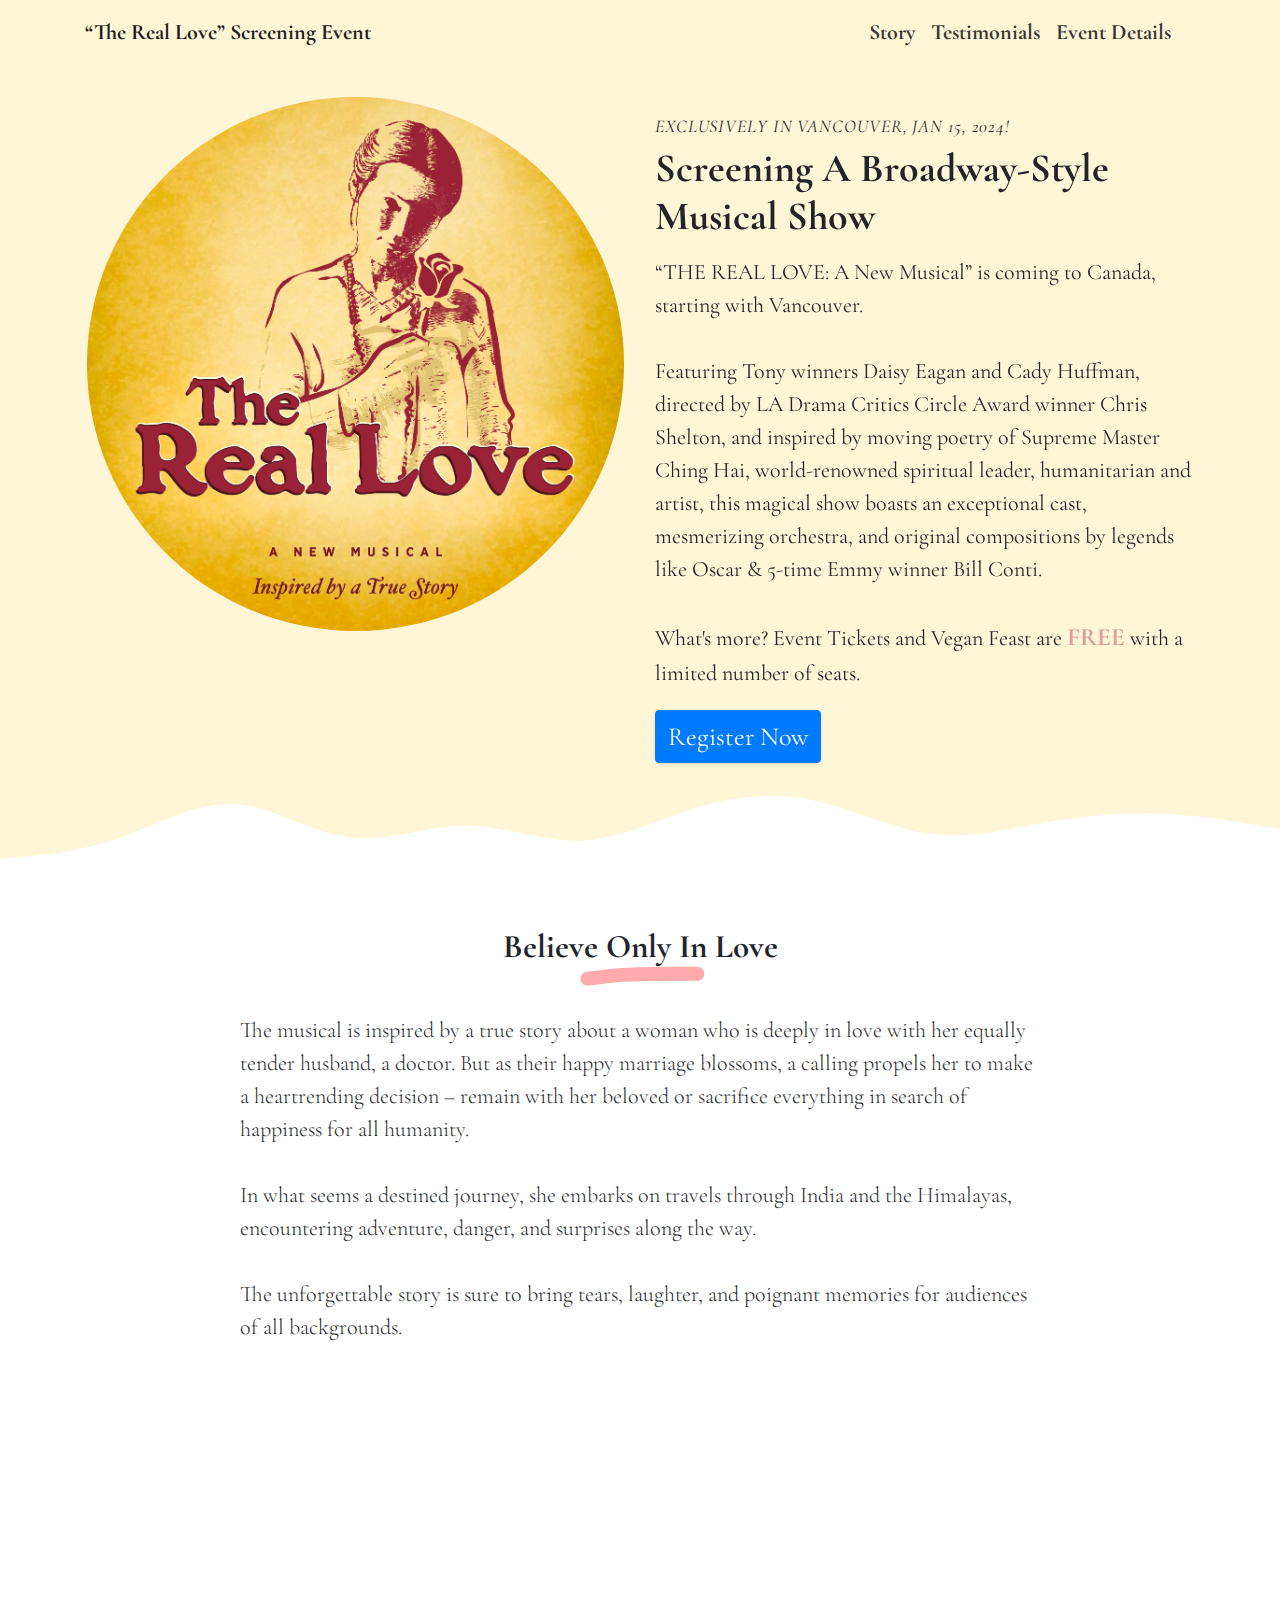
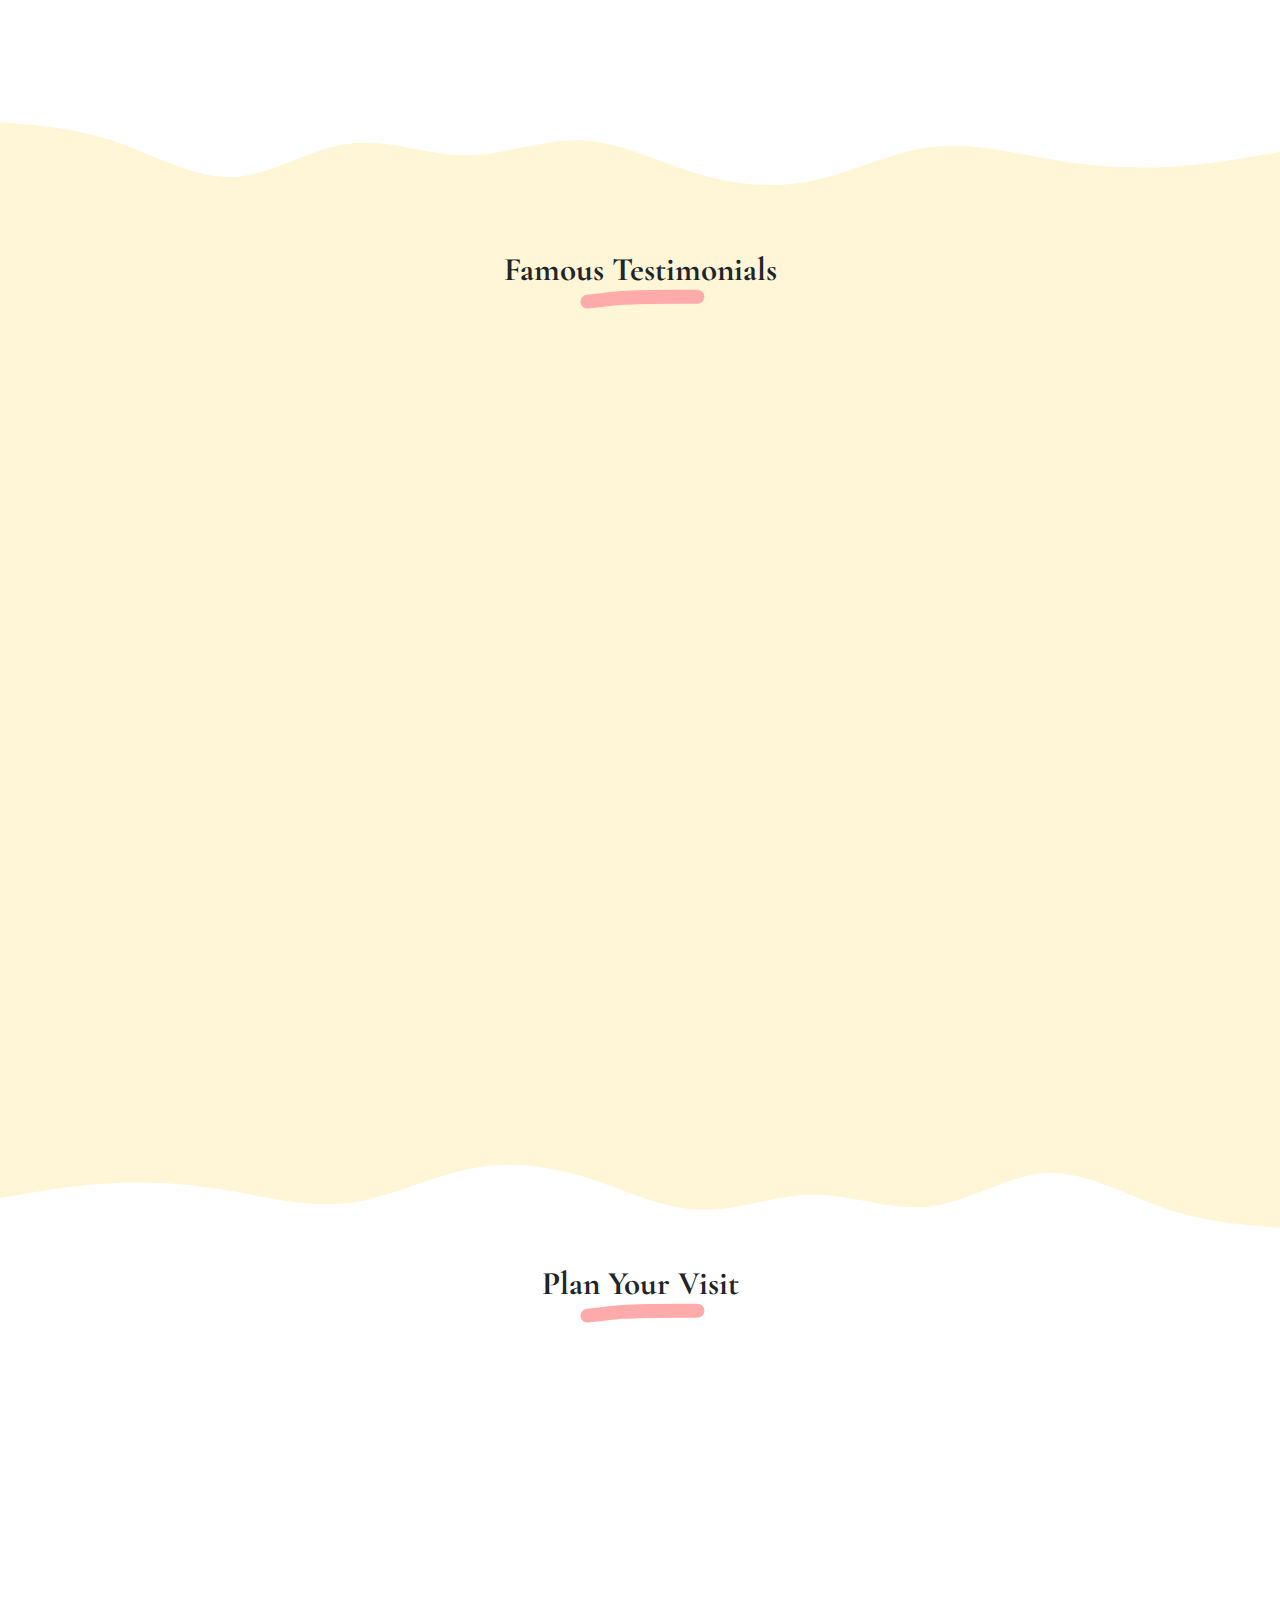
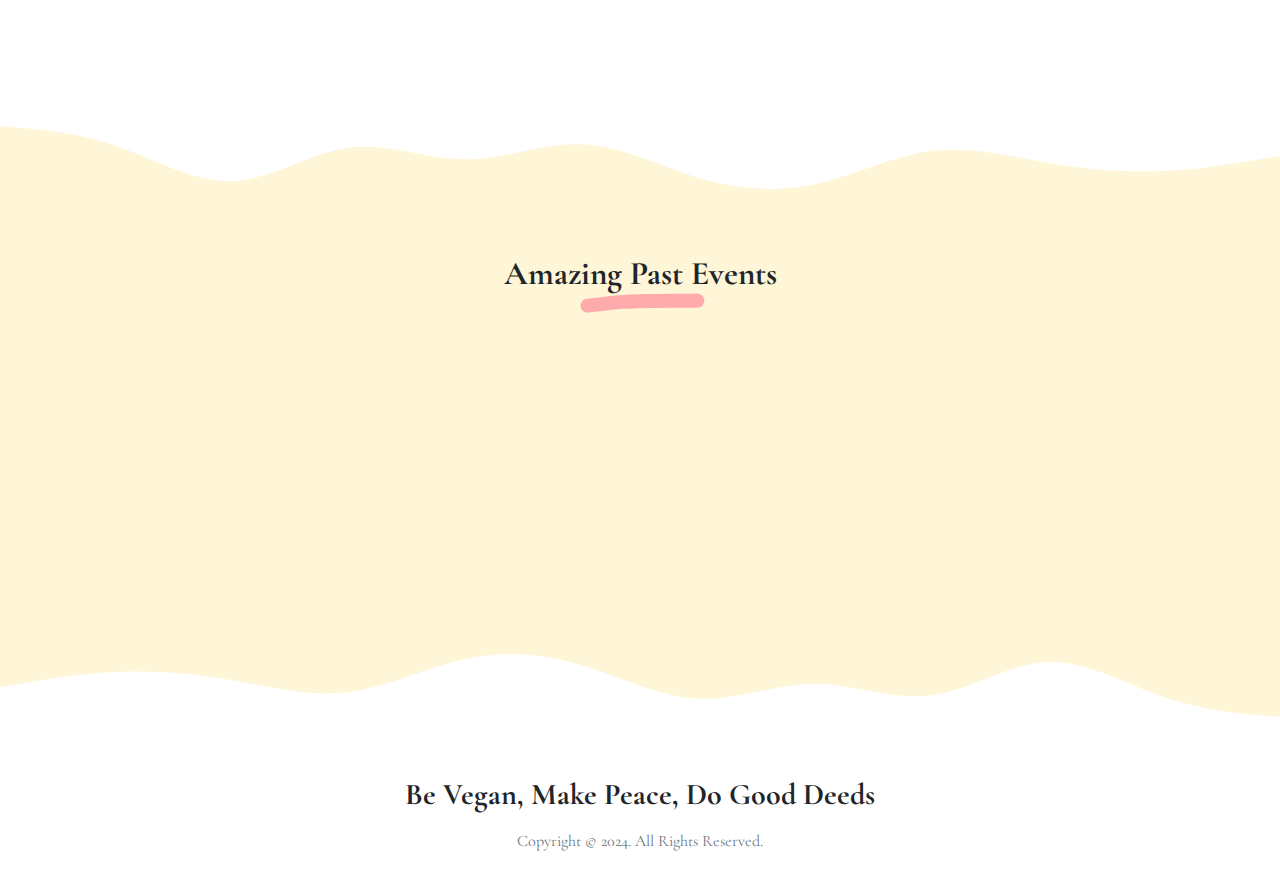
==== commit 61461efb: "add a new section for past events" ====
--- a/index.html
+++ b/index.html
@@ -89,13 +89,13 @@
                     data-aos-delay="50">Screening A Broadway-Style Musical Show</h1>
                   <p class="lead fw-normal mt-3" data-aos="fade-up" data-aos-delay="100"
                     style="font-family: 'Cormorant Garamond', sans-serif; font-size: 22px;">“THE REAL LOVE: A New
-                    Musical” is coming to Canada.
-                    Featuring Tony winners Daisy Eagan and Cady Huffman, directed by LA Drama Critics Circle Award
+                    Musical” is coming to Canada, starting with Vancouver.
+                    <br><br>Featuring Tony winners Daisy Eagan and Cady Huffman, directed by LA Drama Critics Circle Award
                     winner Chris Shelton, and inspired by moving poetry of Supreme Master Ching Hai,
                     world-renowned spiritual leader, humanitarian and artist, this magical show boasts an exceptional
                     cast, mesmerizing orchestra, and original compositions by legends like Oscar & 5-time Emmy winner
                     Bill Conti.
-                    <br><br>What's more? Event Tickets and Vegan Feast are <a style="font-size: 25px; font-weight: bold; color: rgb(223, 158, 157);">FREE</a> with a limited number of slots. 
+                    <br><br>What's more? Event Tickets and Vegan Feast are <a style="font-size: 25px; font-weight: bold; color: rgb(223, 158, 157);">FREE</a> with a limited number of seats. 
                   </p>
                   <div class="mt-3" data-aos="fade-up" data-aos-delay="200"><a
                       class="btn btn-primary shadow-sm mt-1 hover-effect"
@@ -145,7 +145,7 @@
                 <figure class="portfolio-item img-thumbnail"><img src="images/projects/talent.jpeg"
                     data-bp="images/projects/detail/talent-d.png" />
                   <figcaption>
-                    <h4 class="h5 mb-0" style="font-family: 'Cormorant Garamond', sans-serif;">Broadway-Style Musical
+                    <h4 class="h5 mb-0" style="font-family: 'Cormorant Garamond', sans-serif;">Broadway-Style Musical Master Piece
                     </h4>
                   </figcaption>
                 </figure>
@@ -155,7 +155,7 @@
                 <figure class="portfolio-item img-thumbnail"><img src="images/projects/cast.jpeg"
                     data-bp="images/projects/detail/cast-d.jpeg" />
                   <figcaption>
-                    <h4 class="h5 mb-0" style="font-family: 'Cormorant Garamond', sans-serif;">Talented Cast</h4>
+                    <h4 class="h5 mb-0" style="font-family: 'Cormorant Garamond', sans-serif;">Talented Casting Team</h4>
                   </figcaption>
                 </figure>
               </a>
@@ -164,7 +164,7 @@
                 <figure class="portfolio-item img-thumbnail"><img src="images/projects/poem.jpeg"
                     data-bp="images/projects/detail/poem-d.png" />
                   <figcaption>
-                    <h4 class="h5 mb-0" style="font-family: 'Cormorant Garamond', sans-serif;">Inspirational Poems</h4>
+                    <h4 class="h5 mb-0" style="font-family: 'Cormorant Garamond', sans-serif;">Inspirational Poems Based On A Real Story</h4>
                   </figcaption>
                 </figure>
               </a>
@@ -173,7 +173,7 @@
                 <figure class="portfolio-item img-thumbnail"><img src="images/projects/master.jpeg"
                     data-bp="images/projects/detail/master-d.jpeg"/>
                   <figcaption>
-                    <h4 class="h5 mb-0" style="font-family: 'Cormorant Garamond', sans-serif;">Supreme Master Ching Hai
+                    <h4 class="h5 mb-0" style="font-family: 'Cormorant Garamond', sans-serif;">Supreme Master Ching Hai - World-renowned Spiritual Leader, Humanitarian and Artist
                     </h4>
                   </figcaption>
                 </figure>
@@ -191,7 +191,7 @@
         <div class="container-narrow">
           <div class="text-center mb-5">
             <h2 class="intro-title font-weight-bold marker marker-center"
-              style="font-family: 'Cormorant Garamond', sans-serif; font-size: 33px;">Celebrated Testimonials</h2>
+              style="font-family: 'Cormorant Garamond', sans-serif; font-size: 33px;">Famous Testimonials</h2>
           </div>
           <div class="row">
             <div class="col-md-6 mb-5" data-aos="fade-right" data-aos-delay="100">
@@ -343,10 +343,52 @@
       </div>
       <!--Location End -->
 
-      <div class="wave-bot flip-y"></div>
+
+      <div class="wave-top flip-y"></div>
+      
+      <!-- Portfolio Section Start -->
+      <div class="section px-2 px-lg-4 pt-5 bg-color" id="portfolio">
+        <div class="container">
+          <div class="text-center mb-5">
+            <h2 class="intro-title font-weight-bold marker marker-center"
+              style="font-family: 'Cormorant Garamond', sans-serif; font-size: 33px;"> Amazing Past Events </h2>
+          </div>
+          <div class="grid bp-gallery pb-3" data-aos="zoom-in-up" data-aos-delay="100">
+            <div class="grid-sizer"></div>
+            <div class="grid-item"><a>
+                <figure class="portfolio-item img-thumbnail"><img src="images/events/LA-small.png" data-bp="images/events/LA.jpeg"/>
+                  <figcaption>
+                    <h4 class="h5 mb-0" style="font-family: 'Cormorant Garamond', sans-serif;">Los Angeles, USA</h4>
+                  </figcaption>
+                </figure></a></div>
+            <div class="grid-item"><a>
+              <figure class="portfolio-item img-thumbnail"><img src="images/events/CR-small.jpeg" data-bp="images/events/Costa Rica.jpeg"/>
+                <figcaption> 
+                  <h4 class="h5 mb-0" style="font-family: 'Cormorant Garamond', sans-serif;">San Jose, Costa Rica</h4>
+                </figcaption>
+              </figure></a></div>
+            <div class="grid-item"><a>
+                <figure class="portfolio-item img-thumbnail"><img src="images/events/AU-small.png" data-bp="images/events/Australia.jpeg"/>
+                  <figcaption> 
+                    <h4 class="h5 mb-0" style="font-family: 'Cormorant Garamond', sans-serif;">Sydney, Australia</h4>
+                  </figcaption>
+                </figure></a></div>
+            <div class="grid-item"><a>
+                <figure class="portfolio-item img-thumbnail"><img src="images/events/FL-small.jpg" data-bp="images/events/Florida.jpeg"/>
+                  <figcaption>
+                    <h4 class="h5 mb-0" style="font-family: 'Cormorant Garamond', sans-serif;">Florida, USA</h4>
+                  </figcaption>
+                </figure></a></div>
+          </div>
+        </div>
+      </div>
+      <!-- Portfolio Section End -->
+     
+
+      <div class="wave-top flip-x"></div>
 
       <!-- Footer Section Start -->
-      <footer class="pt-4 pb-4 text-center bg-color">
+      <footer class="pt-4 pb-4 text-center">
         <div class="container">
           <div class="my-3">
             <div class="h4 font-weight-bold" style="font-family: 'Cormorant Garamond', sans-serif; font-size: 30px;">Be
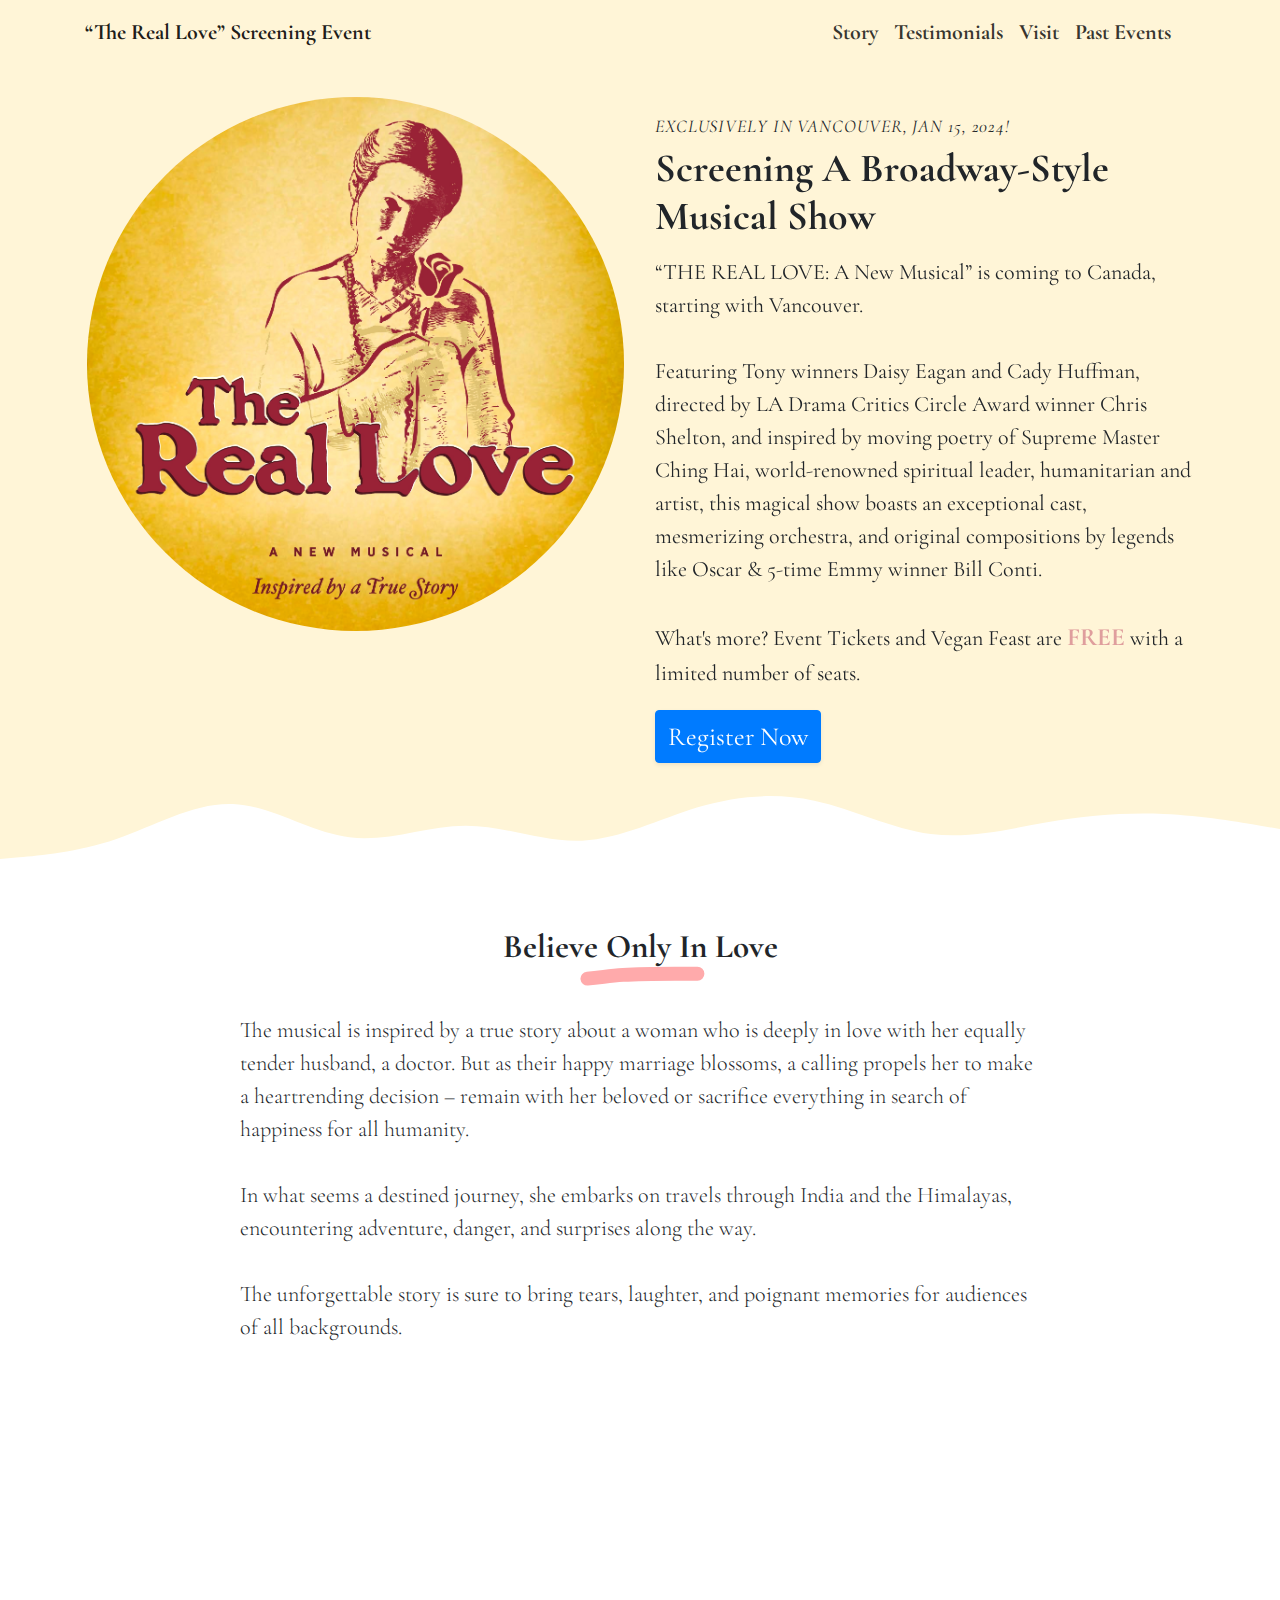
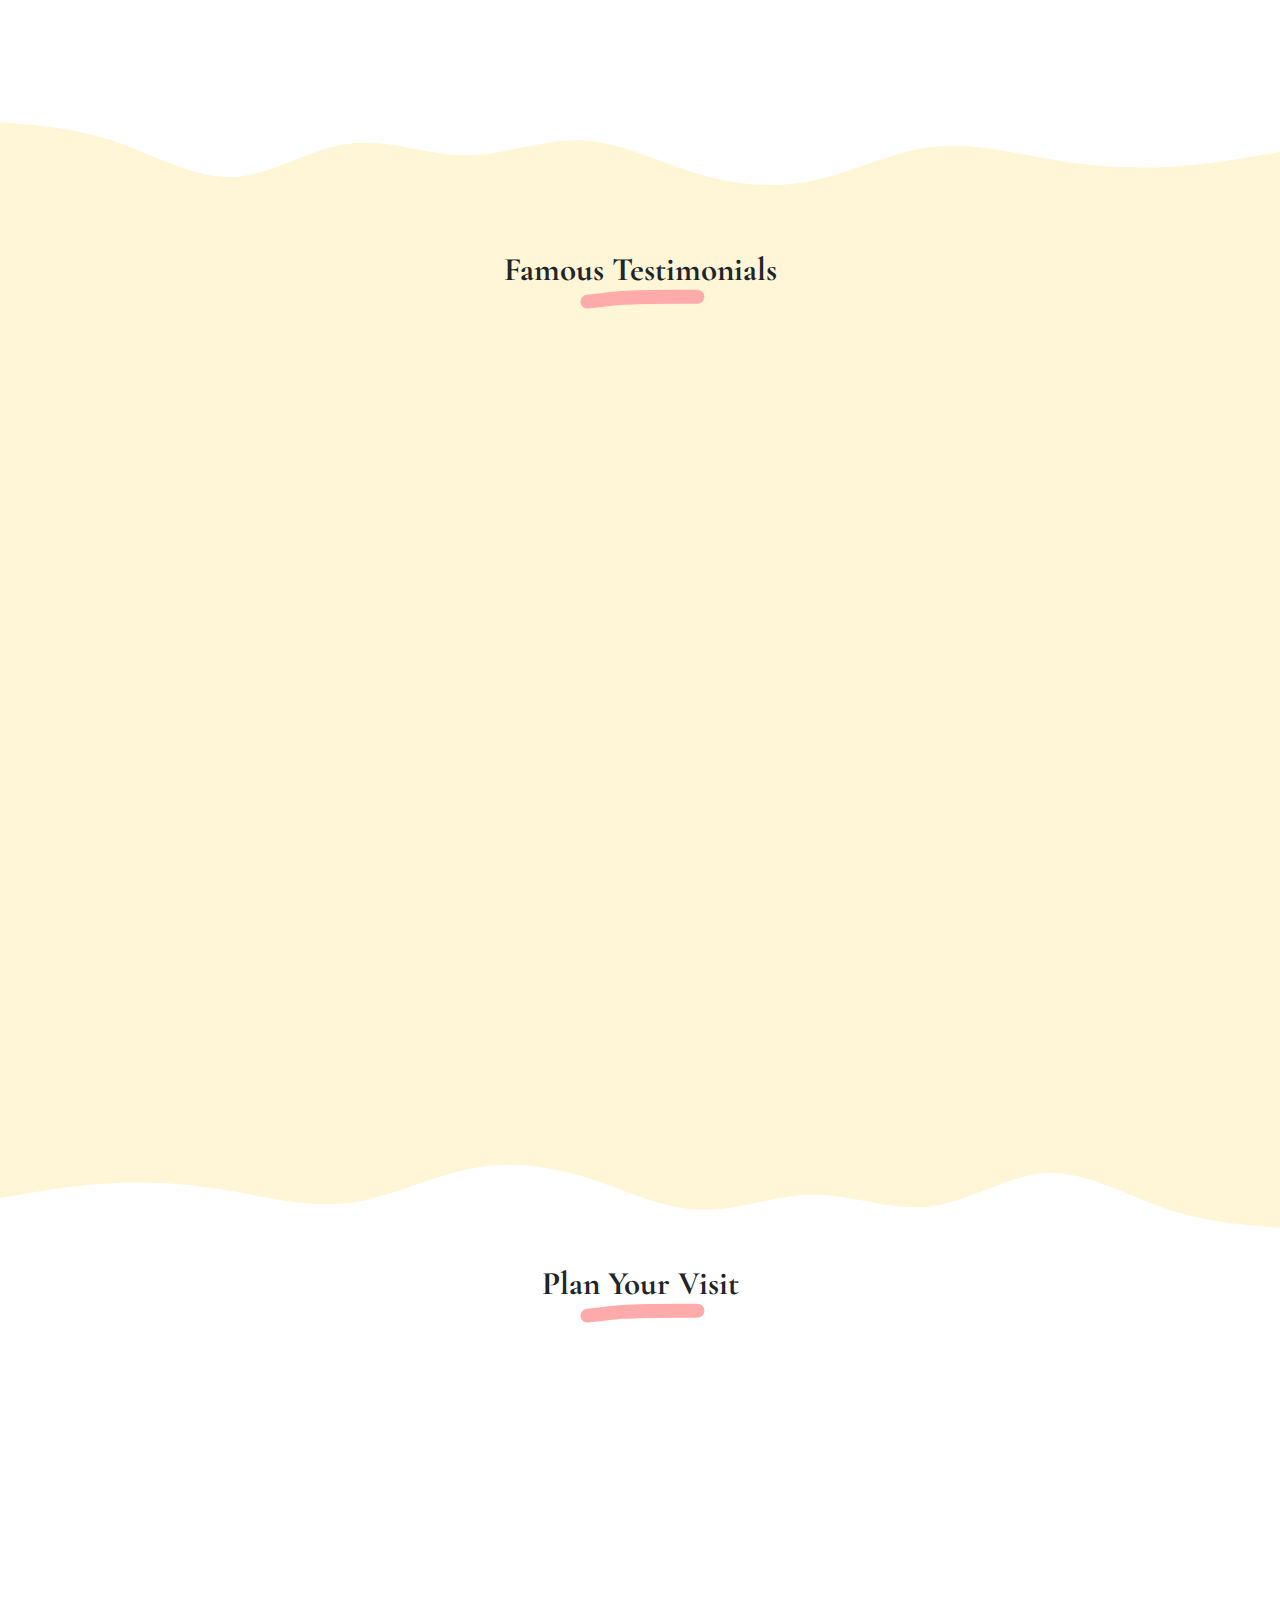
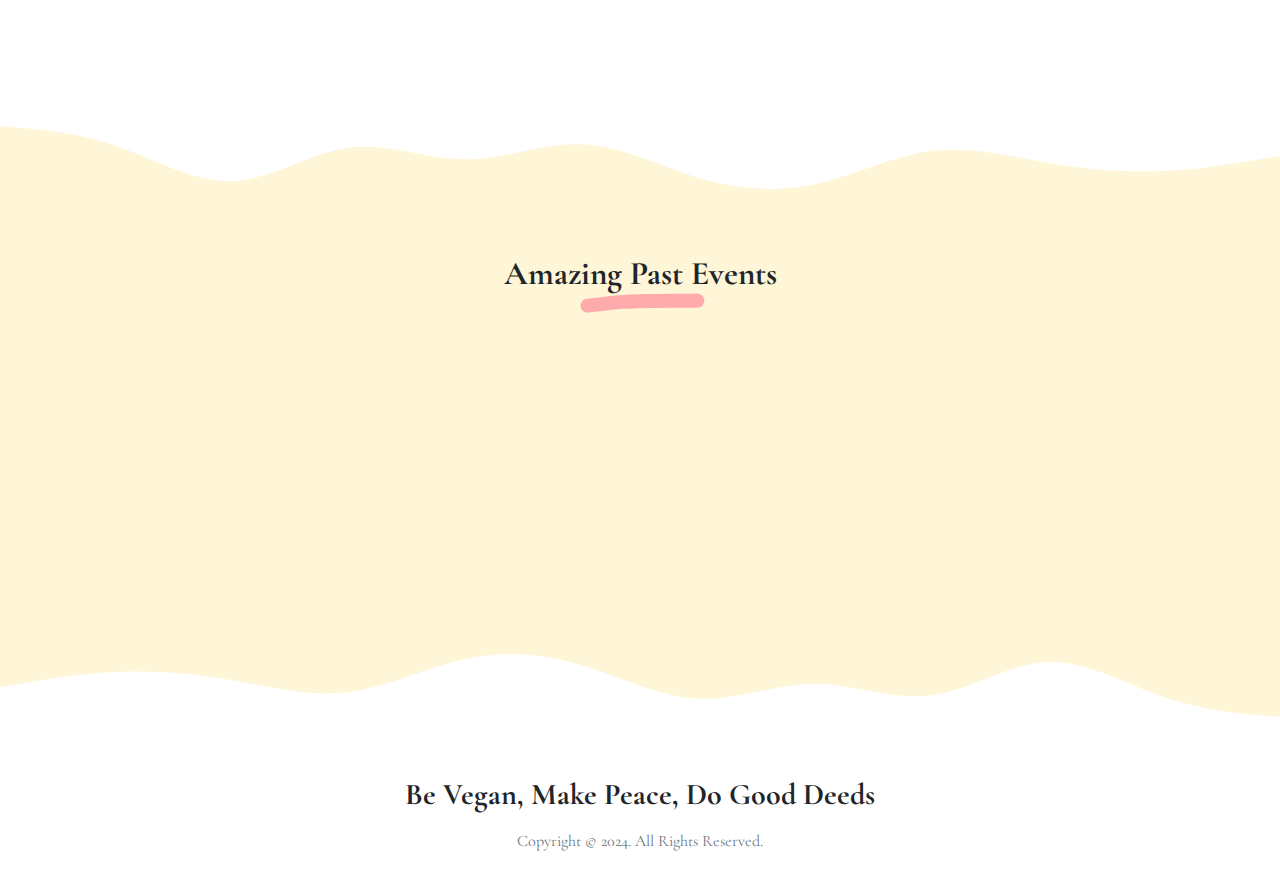
==== commit f46f8b23: "add new top bar item" ====
--- a/index.html
+++ b/index.html
@@ -64,7 +64,8 @@
           <ul class="navbar-nav ms-auto me-2">
             <li class="nav-item"><a class="nav-link" href="#story">Story</a></li>
             <li class="nav-item"><a class="nav-link" href="#testimonials">Testimonials</a></li>
-            <li class="nav-item"><a class="nav-link" href="#details">Event Details</a></li>
+            <li class="nav-item"><a class="nav-link" href="#details">Visit</a></li>
+            <li class="nav-item"><a class="nav-link" href="#past">Past Events</a></li>
           </ul>
         </div>
       </div>
@@ -347,7 +348,7 @@
       <div class="wave-top flip-y"></div>
       
       <!-- Portfolio Section Start -->
-      <div class="section px-2 px-lg-4 pt-5 bg-color" id="portfolio">
+      <div class="section px-2 px-lg-4 pt-5 bg-color" id="past">
         <div class="container">
           <div class="text-center mb-5">
             <h2 class="intro-title font-weight-bold marker marker-center"
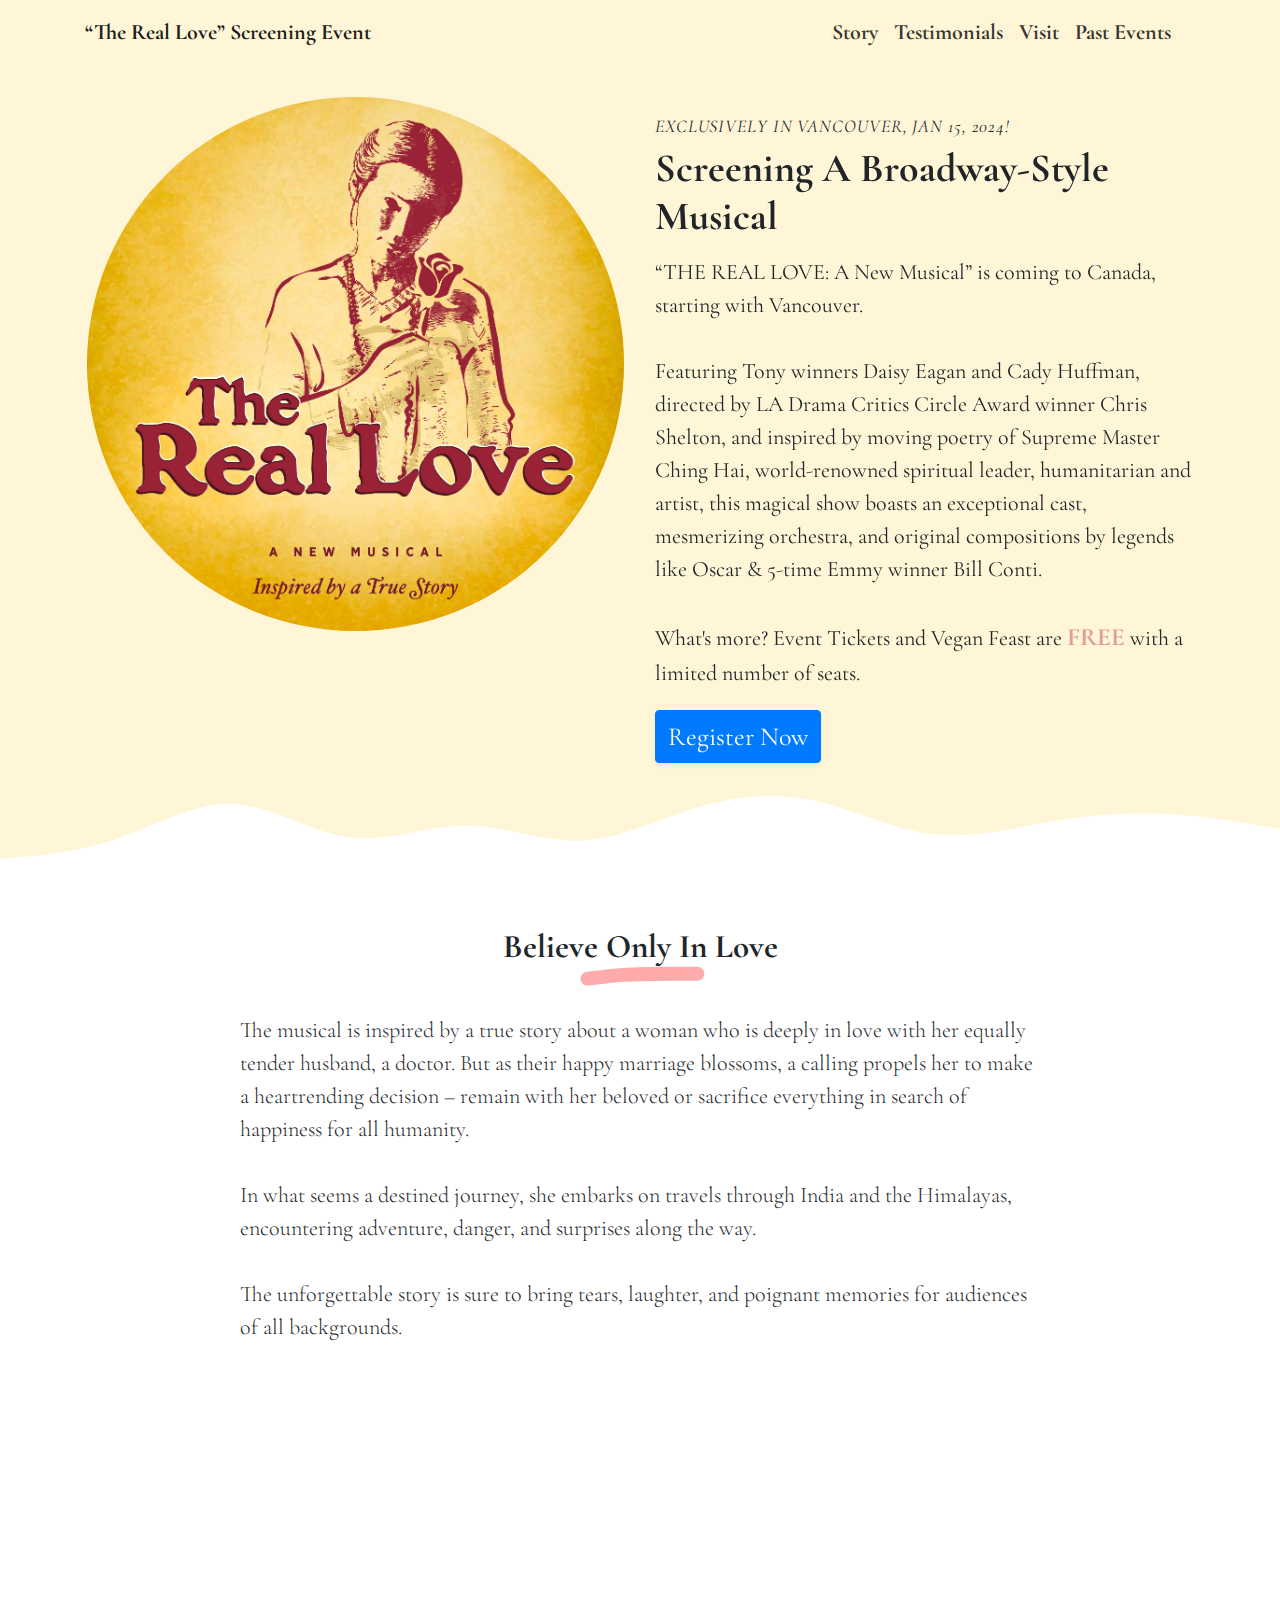
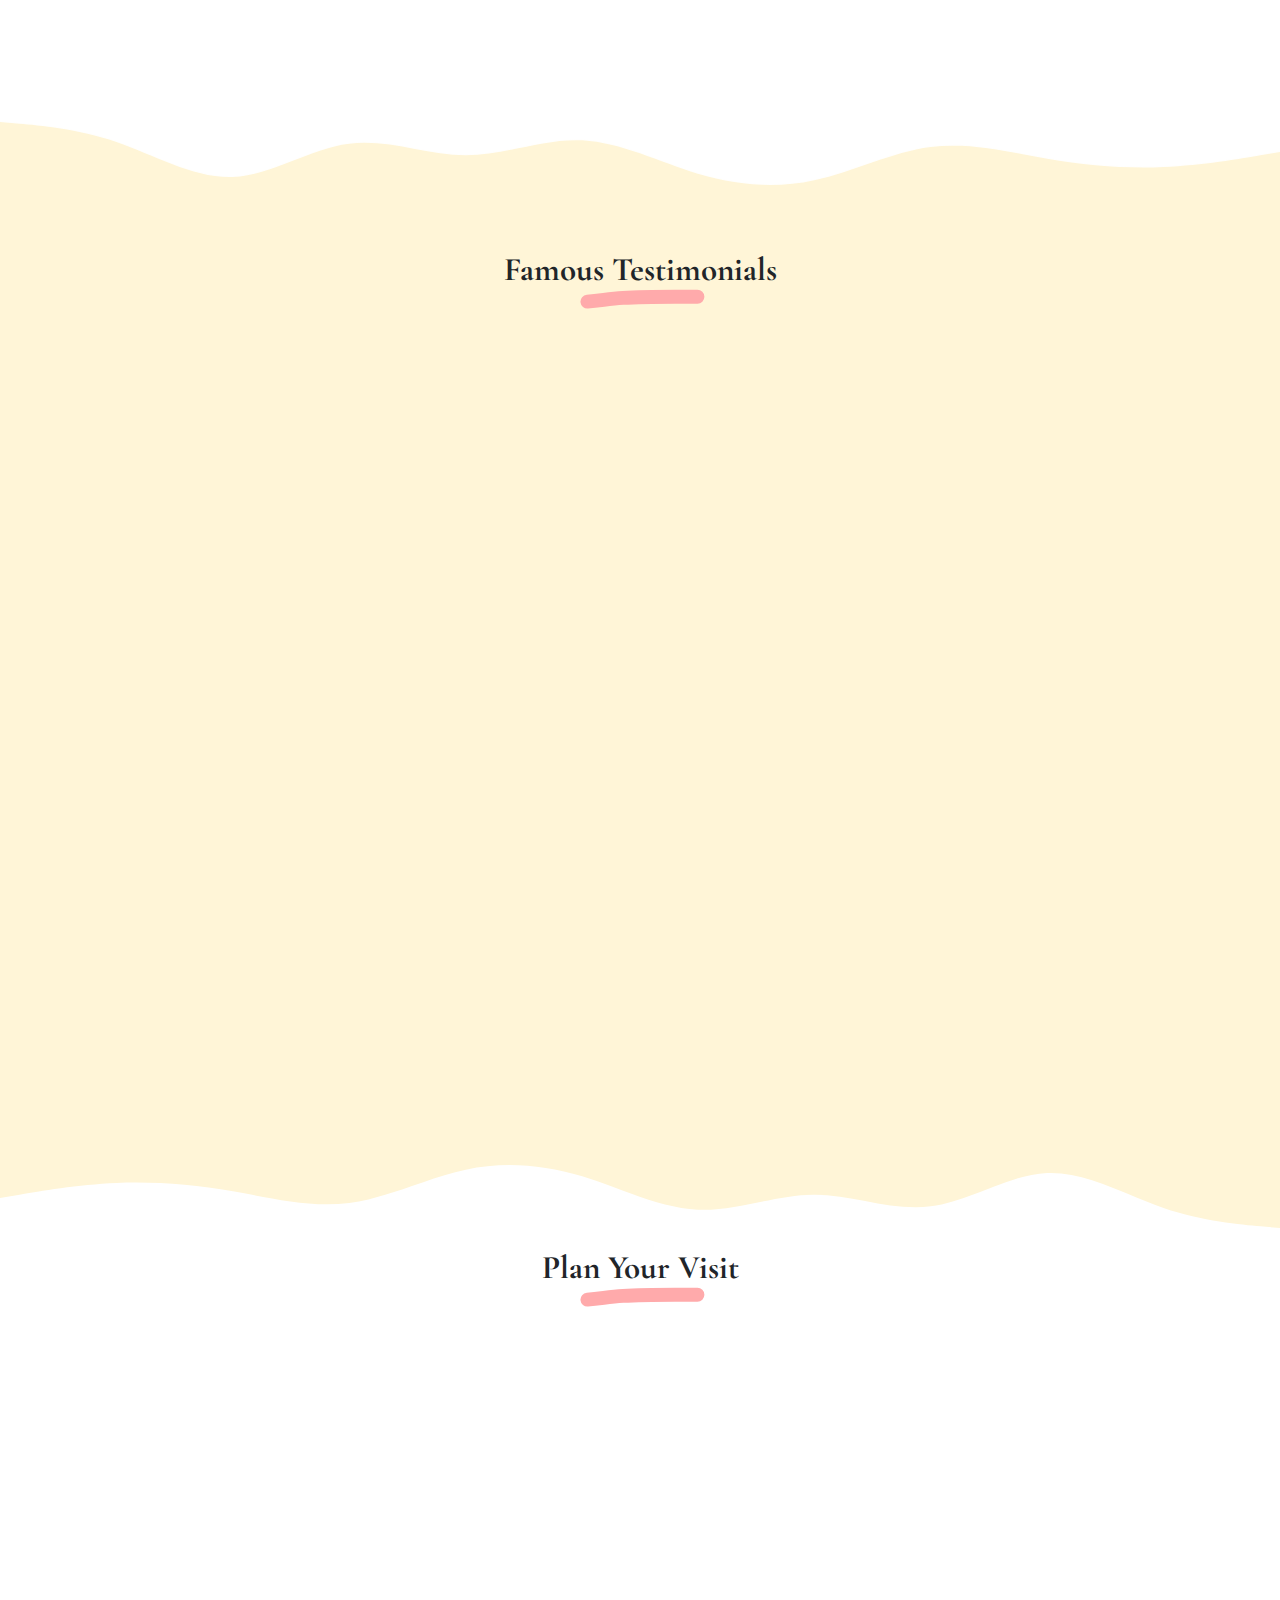
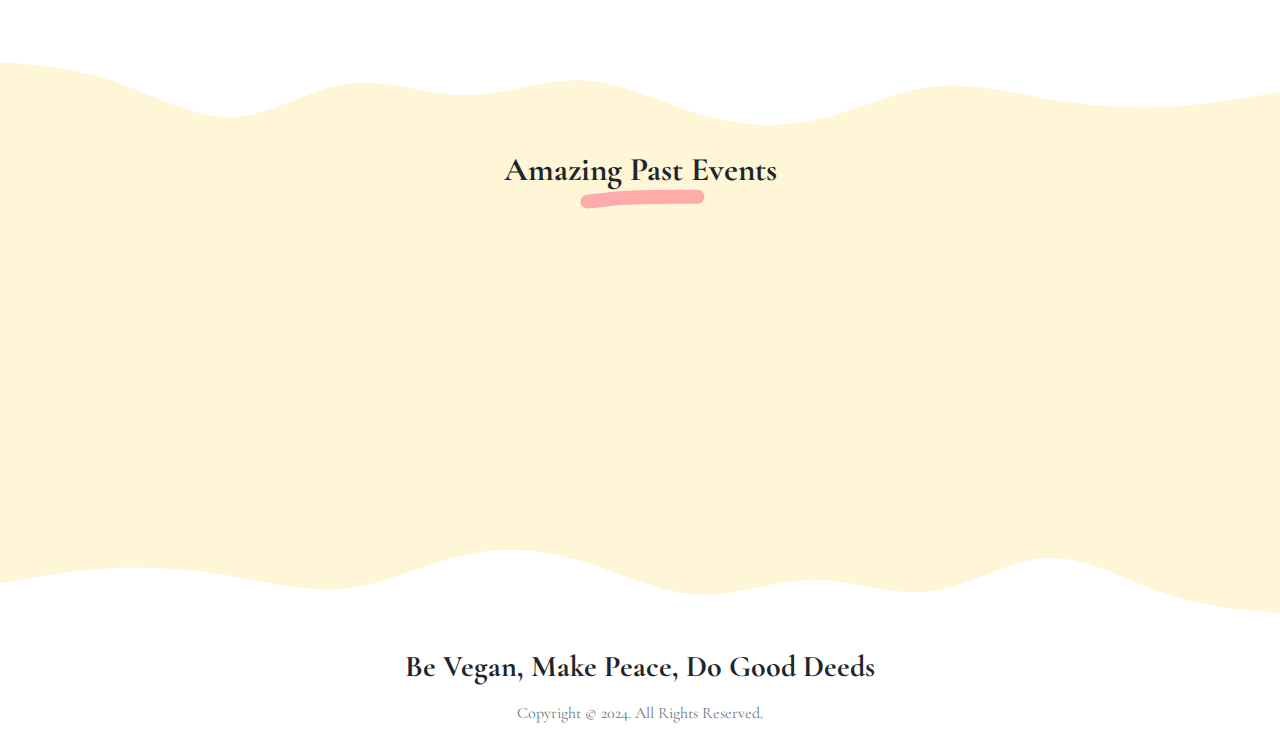
==== commit 8d9b84a2: "adjust content index page" ====
--- a/index.html
+++ b/index.html
@@ -1,6 +1,6 @@
 <!-- Written by: vCoder -->
 <!-- Code Sheet for Canada "The Real Love" Screening Project -->
-<!-- Date: Dec 10, 2023 -->
+<!-- Date: Dec 20, 2023 -->
 
 <!DOCTYPE html>
 
@@ -87,7 +87,7 @@
                     style="font-family: 'Cormorant Garamond', sans-serif; font-size: 18px;">Exclusively in Vancouver,
                     Jan 15, 2024!</p>
                   <h1 class="intro-title" style="font-family: 'Cormorant Garamond', sans-serif;" data-aos="fade-left"
-                    data-aos-delay="50">Screening A Broadway-Style Musical Show</h1>
+                    data-aos-delay="50">Screening A Broadway-Style Musical</h1>
                   <p class="lead fw-normal mt-3" data-aos="fade-up" data-aos-delay="100"
                     style="font-family: 'Cormorant Garamond', sans-serif; font-size: 22px;">“THE REAL LOVE: A New
                     Musical” is coming to Canada, starting with Vancouver.
@@ -303,7 +303,7 @@
       <div class="wave-top flip-x"></div>
 
       <!--Location Start -->
-      <div class="section px-2 px-lg-4 pt-3 mb-5" id="details">
+      <div class="section px-2 px-lg-4" id="details">
         <div class="container-narrow">
           <div class="text-center mb-5">
             <h2 class="intro-title font-weight-bold marker marker-center"
@@ -320,7 +320,7 @@
               <div class="mt-3 px-1" style="font-family: 'Cormorant Garamond', sans-serif;">
                 <div class="h5" style="font-size: 21px;">
                   <p>Remember to <a target="_blank" href="https://forms.gle/19iRfMqtJqMBCRsPA" style="font-size: 21px; font-weight: bold; color: rgb(223, 158, 157);">Register</a>
-                    in advance for Complimentary VEGAN Feast!</p>
+                    in advance for Complimentary VEGAN banquet!</p>
                 </div>
                 <div class="h5" style="font-size: 21px;">
                   <p>The event will start at 6:30 pm, on Jan 15, 2024, at Frederic Wood Theatre - 6354 Crescent Rd, Vancouver, BC V6T 1Z2
@@ -348,7 +348,7 @@
       <div class="wave-top flip-y"></div>
       
       <!-- Portfolio Section Start -->
-      <div class="section px-2 px-lg-4 pt-5 bg-color" id="past">
+      <div class="section px-2 px-lg-4 pt-2 bg-color" id="past">
         <div class="container">
           <div class="text-center mb-5">
             <h2 class="intro-title font-weight-bold marker marker-center"
@@ -389,7 +389,7 @@
       <div class="wave-top flip-x"></div>
 
       <!-- Footer Section Start -->
-      <footer class="pt-4 pb-4 text-center">
+      <footer class="pb-4 text-center">
         <div class="container">
           <div class="my-3">
             <div class="h4 font-weight-bold" style="font-family: 'Cormorant Garamond', sans-serif; font-size: 30px;">Be
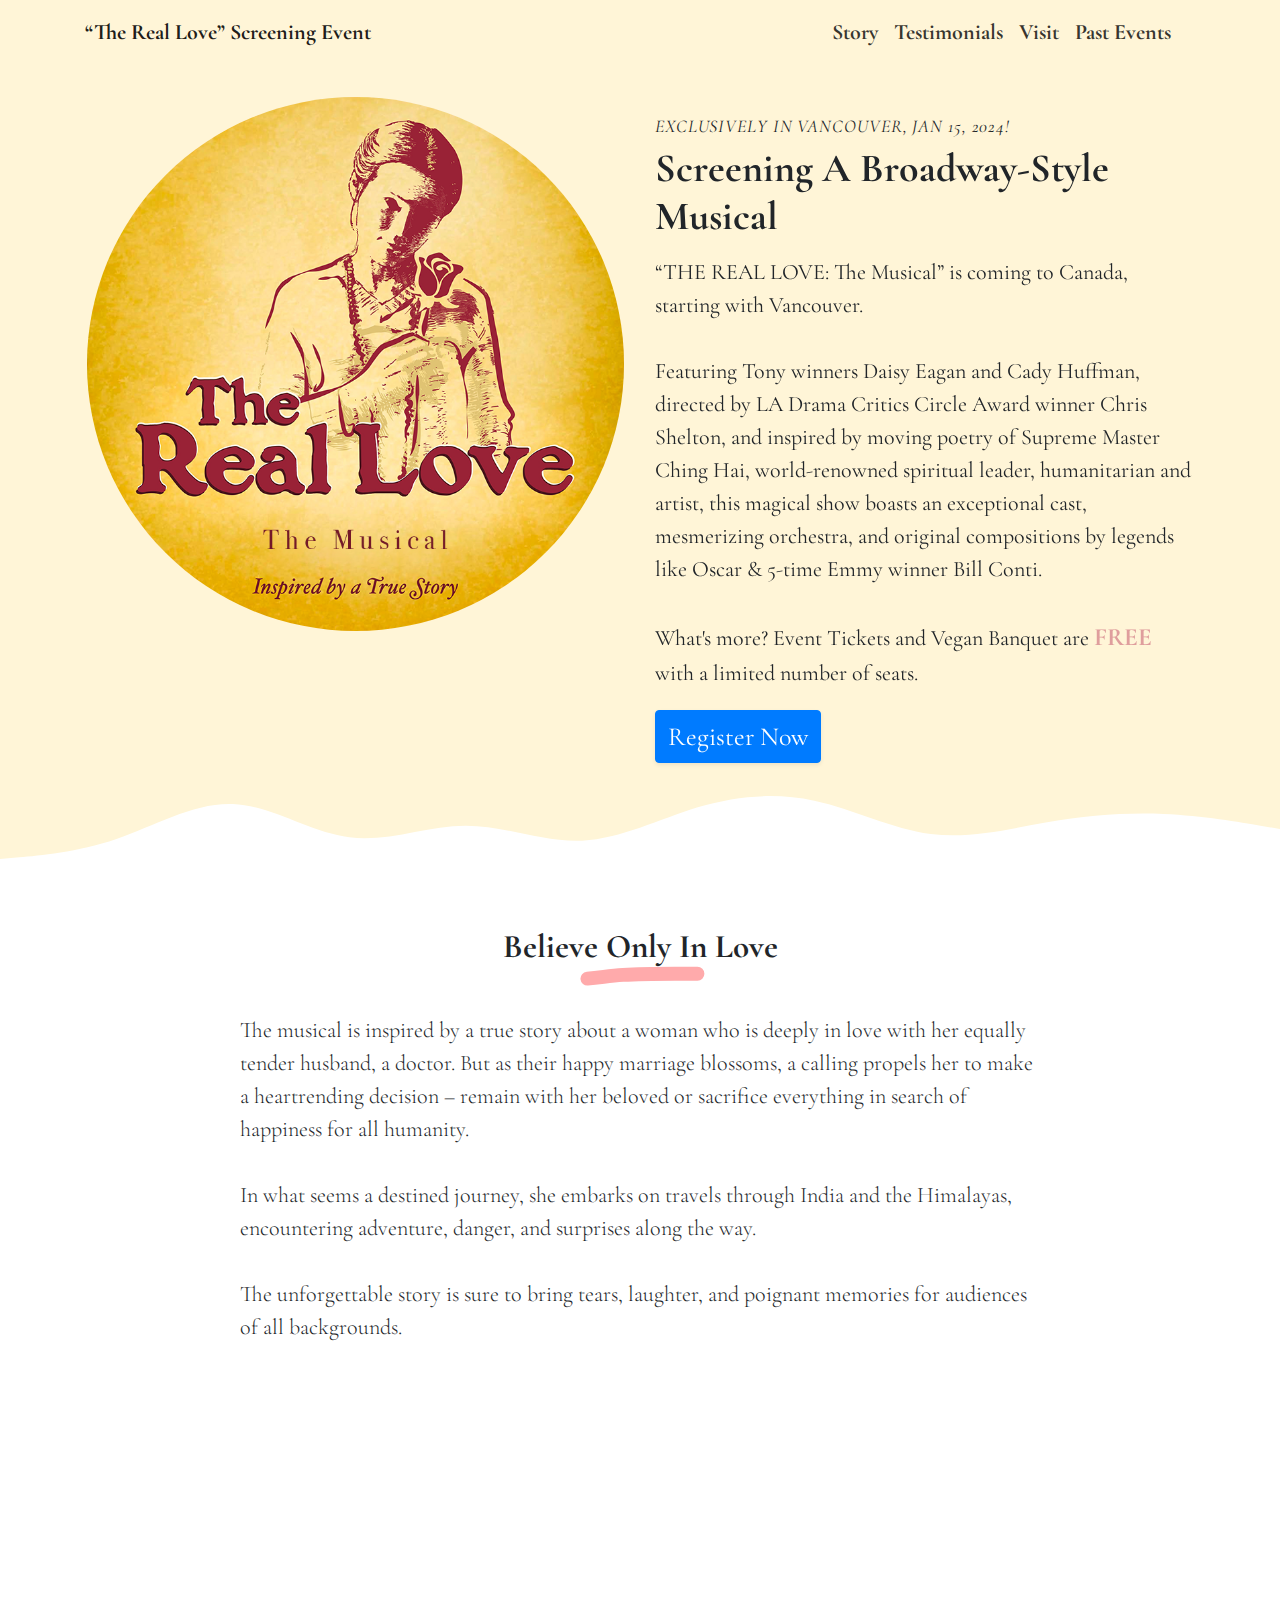
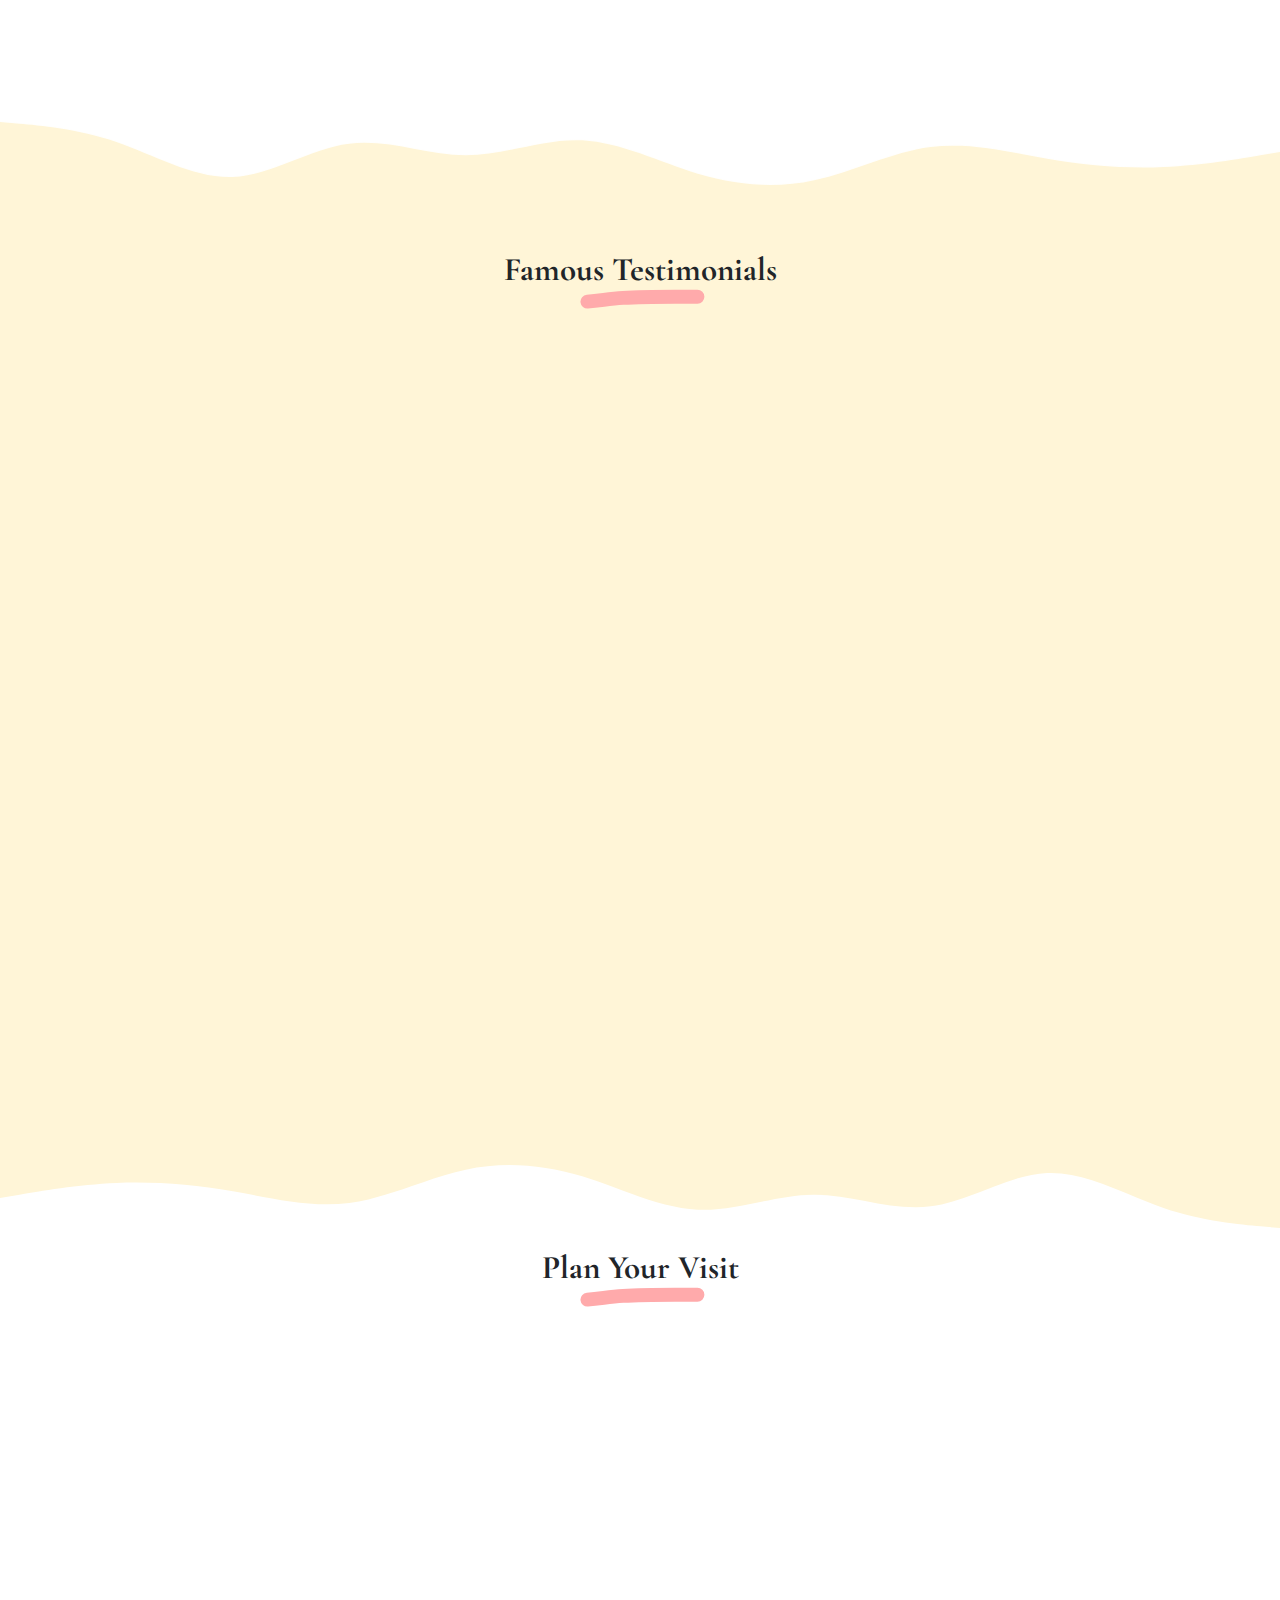
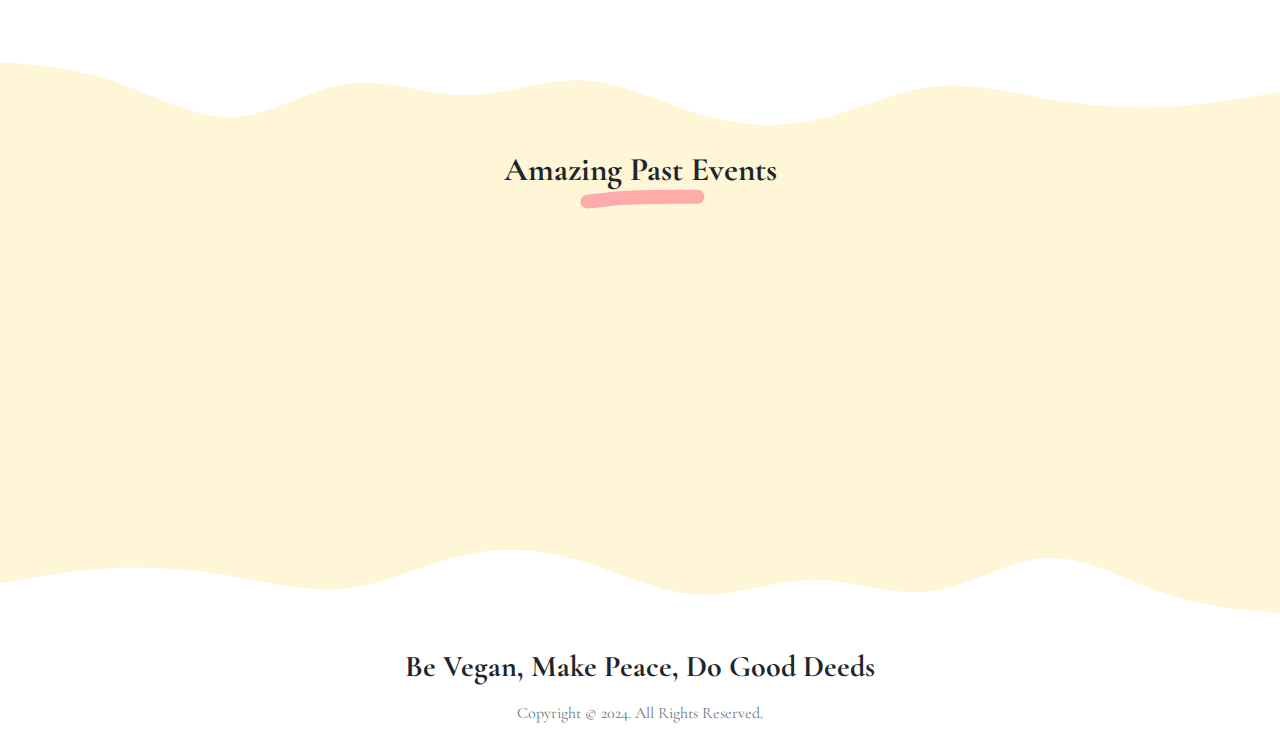
==== commit 3ed2563f: "rename event" ====
--- a/index.html
+++ b/index.html
@@ -89,14 +89,14 @@
                   <h1 class="intro-title" style="font-family: 'Cormorant Garamond', sans-serif;" data-aos="fade-left"
                     data-aos-delay="50">Screening A Broadway-Style Musical</h1>
                   <p class="lead fw-normal mt-3" data-aos="fade-up" data-aos-delay="100"
-                    style="font-family: 'Cormorant Garamond', sans-serif; font-size: 22px;">“THE REAL LOVE: A New
+                    style="font-family: 'Cormorant Garamond', sans-serif; font-size: 22px;">“THE REAL LOVE: The
                     Musical” is coming to Canada, starting with Vancouver.
                     <br><br>Featuring Tony winners Daisy Eagan and Cady Huffman, directed by LA Drama Critics Circle Award
                     winner Chris Shelton, and inspired by moving poetry of Supreme Master Ching Hai,
                     world-renowned spiritual leader, humanitarian and artist, this magical show boasts an exceptional
                     cast, mesmerizing orchestra, and original compositions by legends like Oscar & 5-time Emmy winner
                     Bill Conti.
-                    <br><br>What's more? Event Tickets and Vegan Feast are <a style="font-size: 25px; font-weight: bold; color: rgb(223, 158, 157);">FREE</a> with a limited number of seats. 
+                    <br><br>What's more? Event Tickets and Vegan Banquet are <a style="font-size: 25px; font-weight: bold; color: rgb(223, 158, 157);">FREE</a> with a limited number of seats. 
                   </p>
                   <div class="mt-3" data-aos="fade-up" data-aos-delay="200"><a
                       class="btn btn-primary shadow-sm mt-1 hover-effect"
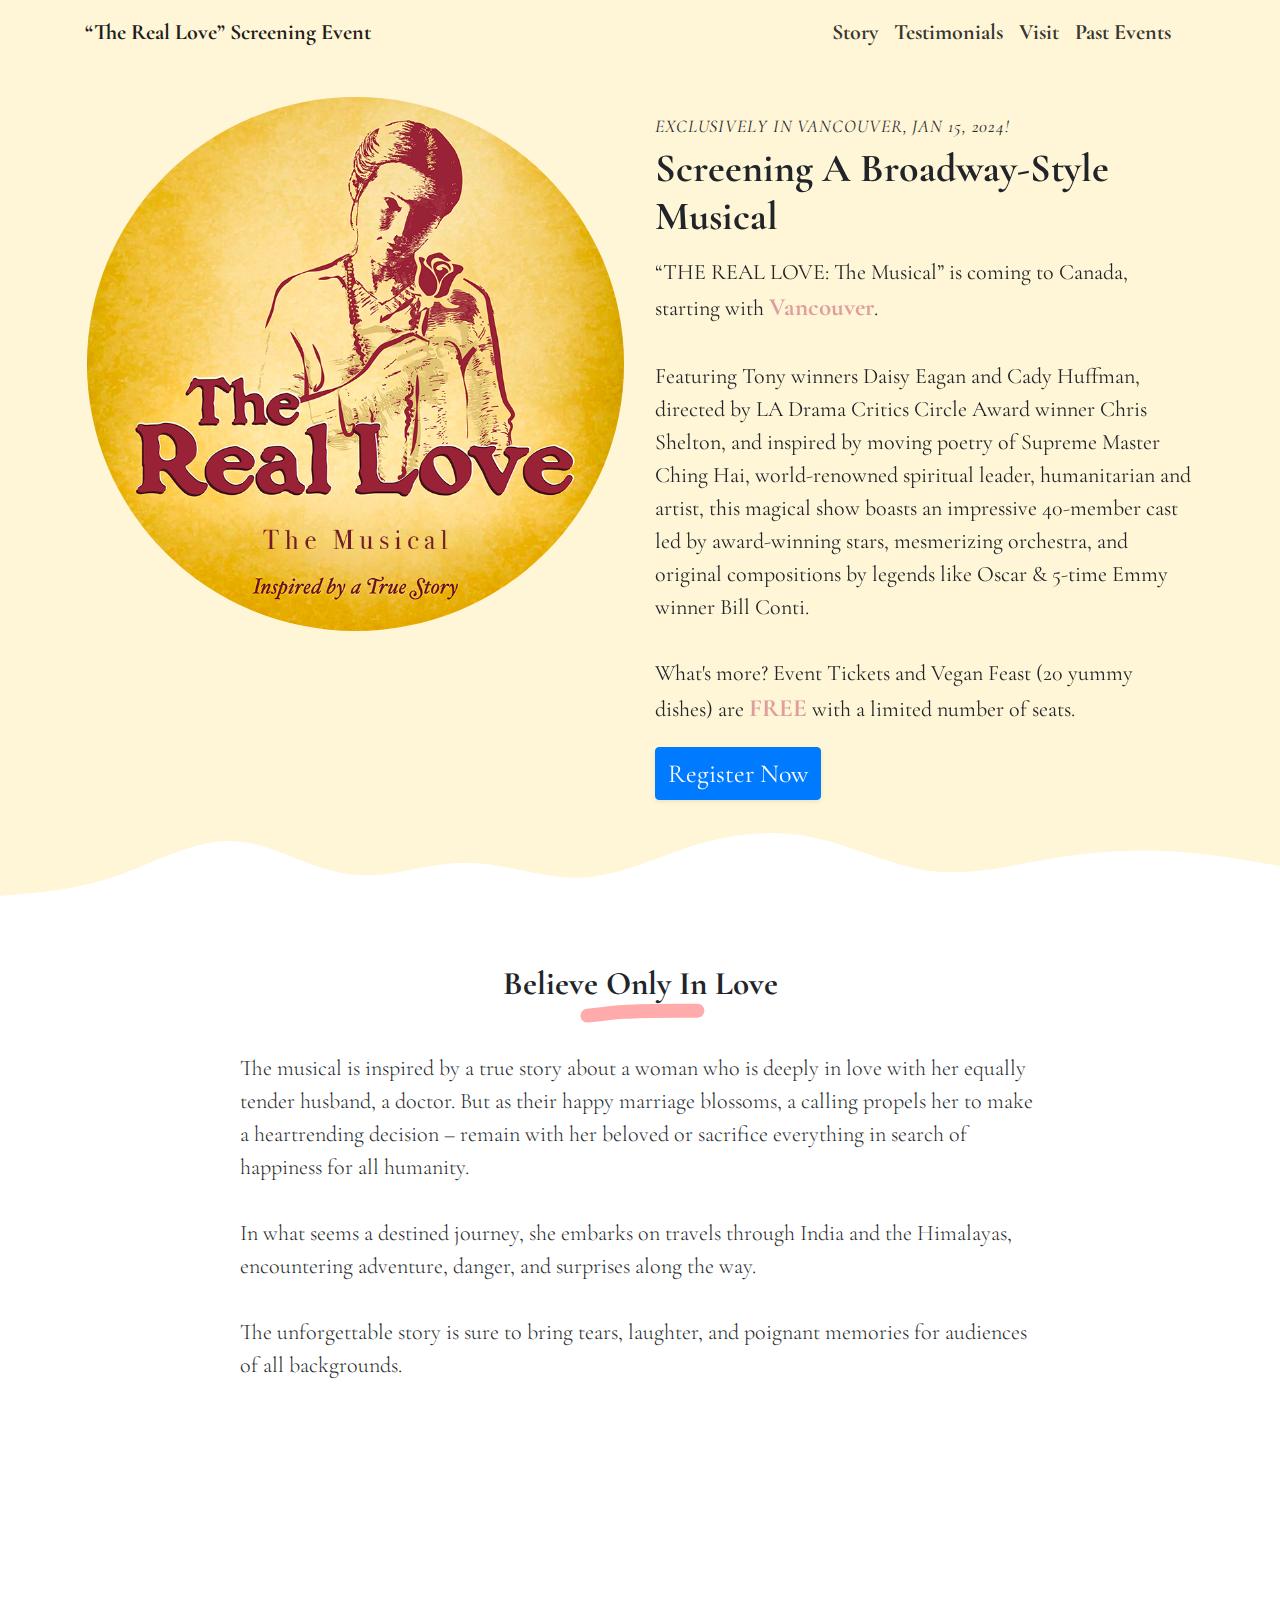
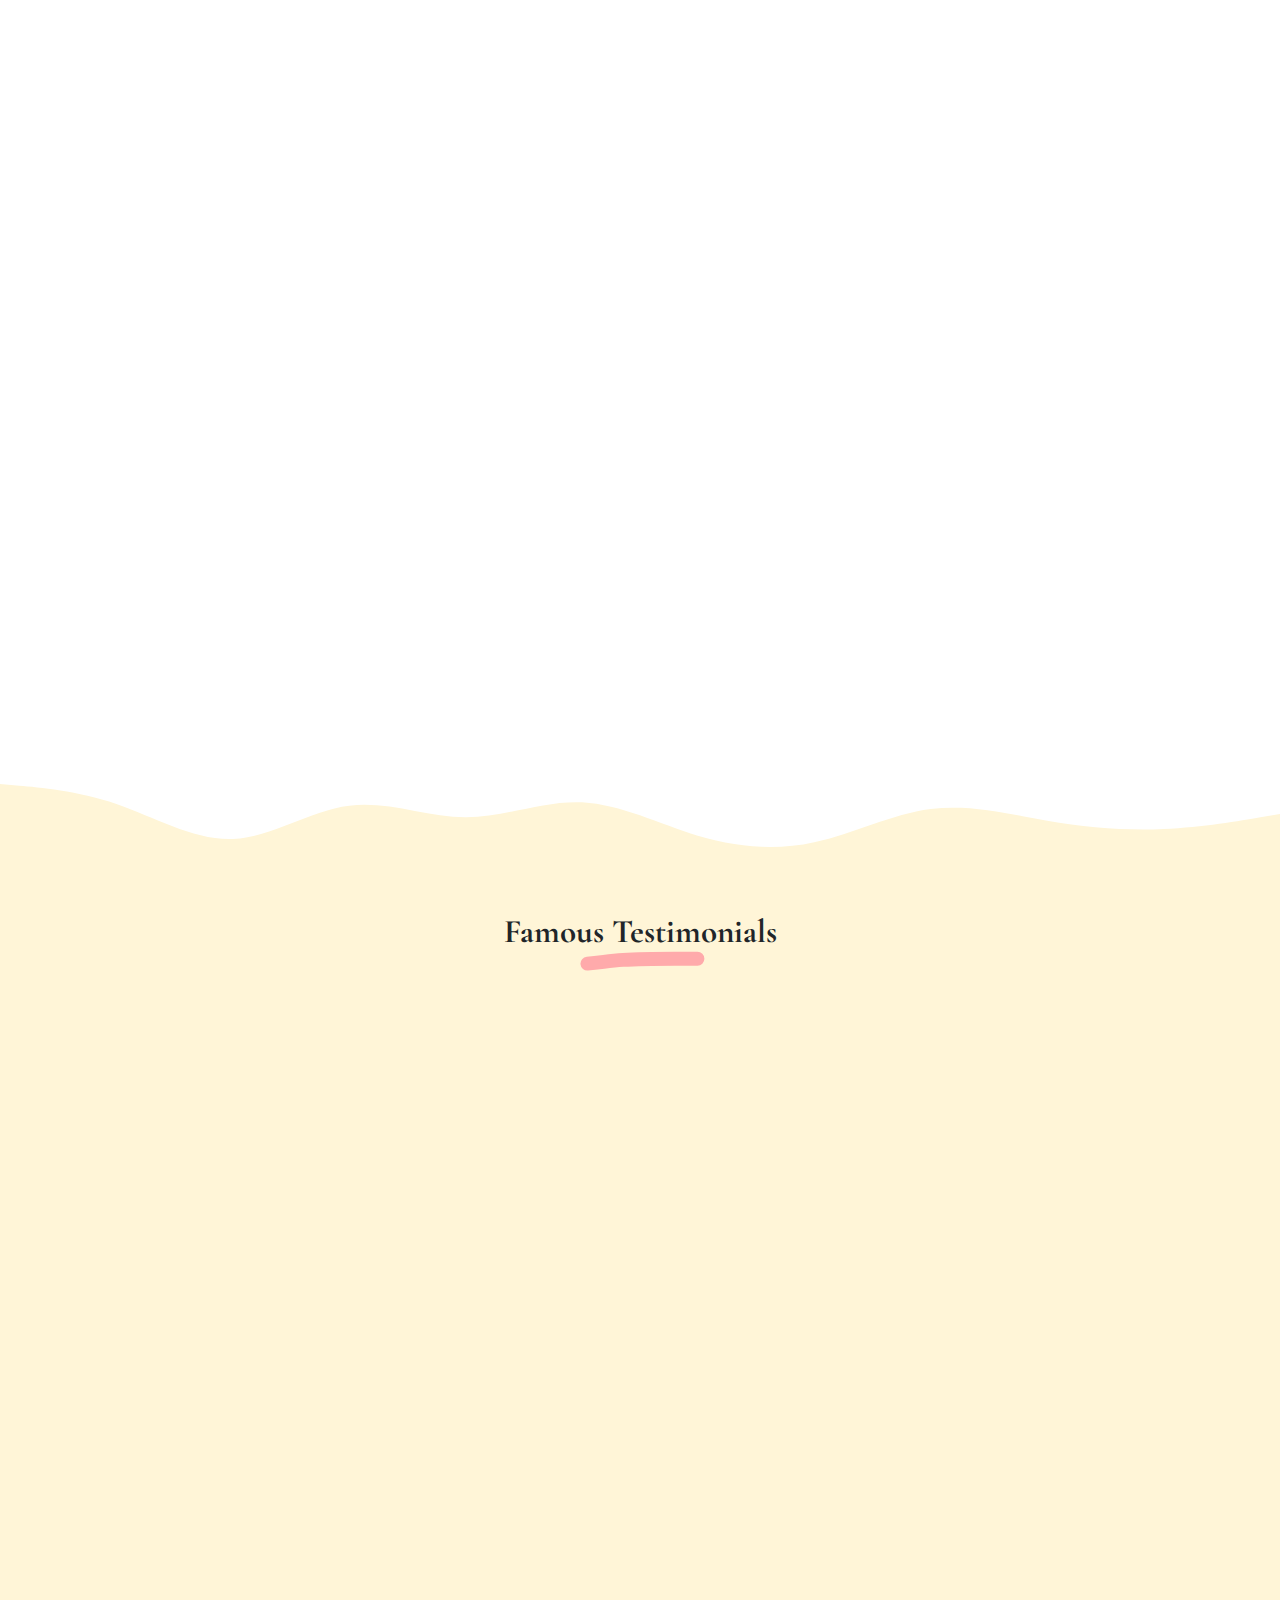
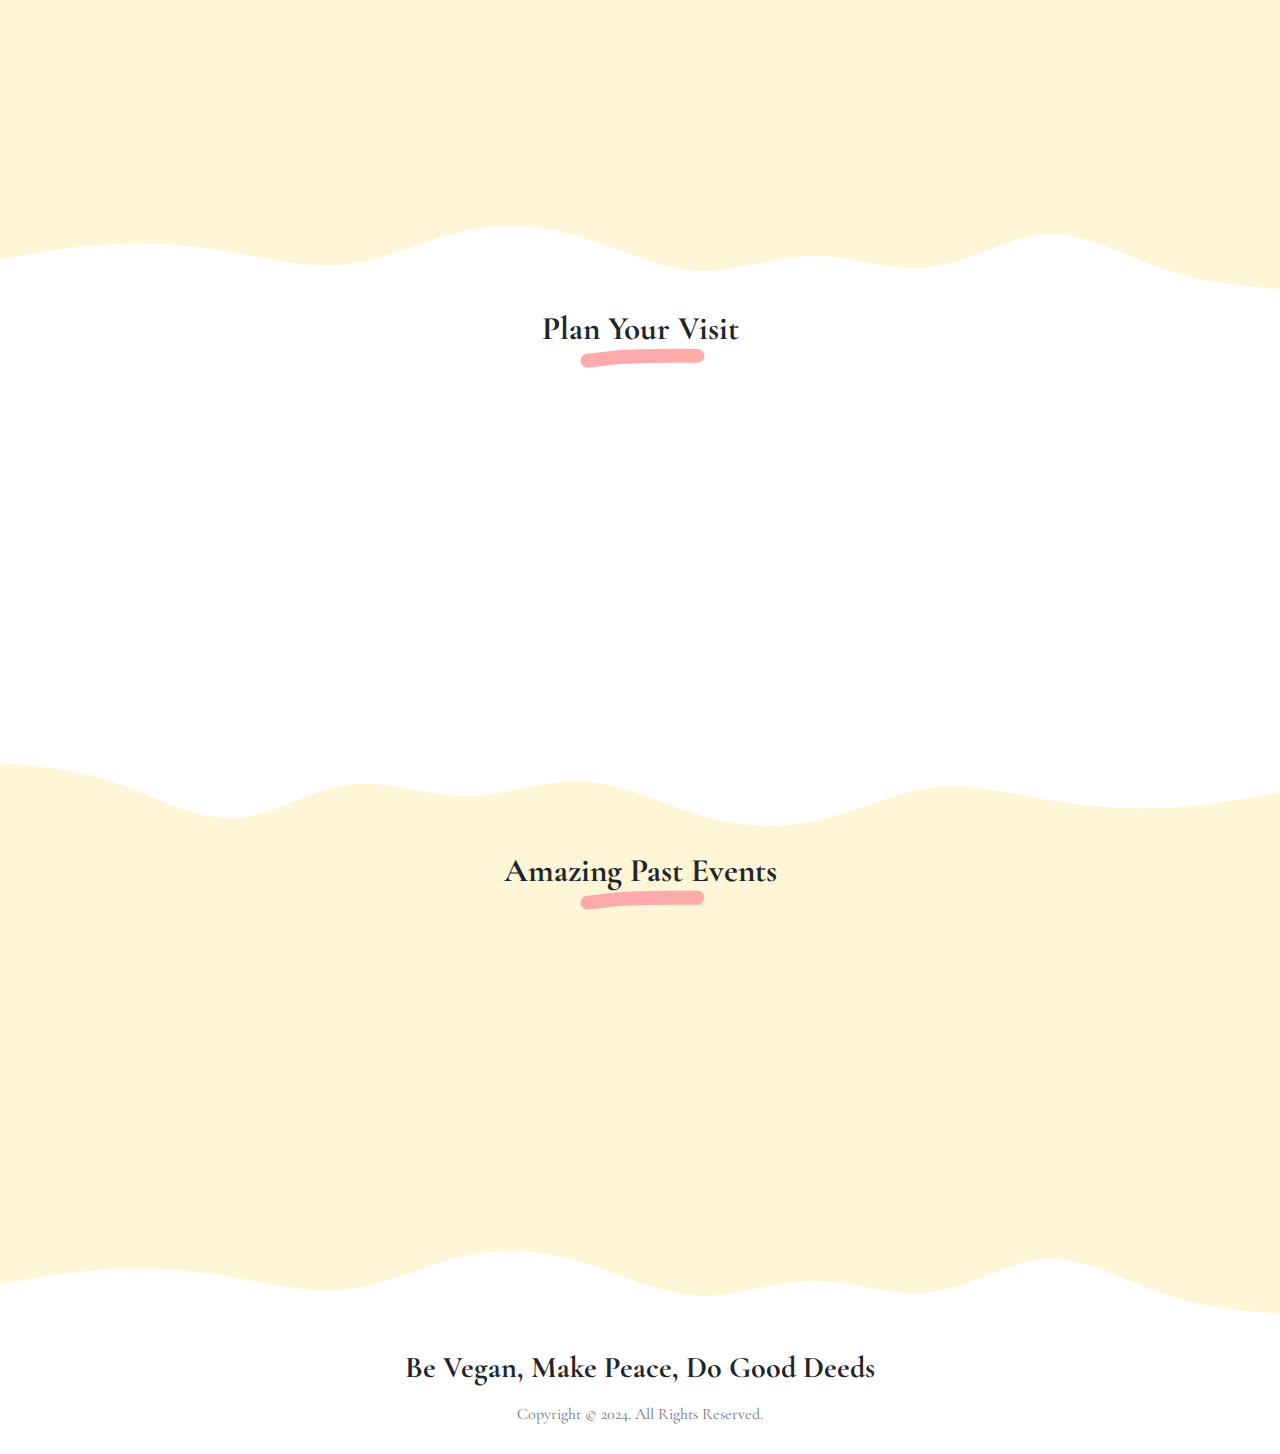
==== commit 2d25b33f: "added more content like embeded youtube and adjust text" ====
--- a/index.html
+++ b/index.html
@@ -90,13 +90,12 @@
                     data-aos-delay="50">Screening A Broadway-Style Musical</h1>
                   <p class="lead fw-normal mt-3" data-aos="fade-up" data-aos-delay="100"
                     style="font-family: 'Cormorant Garamond', sans-serif; font-size: 22px;">“THE REAL LOVE: The
-                    Musical” is coming to Canada, starting with Vancouver.
+                    Musical” is coming to Canada, starting with <a target="_blank" href="./images/poster.png" style="font-size: 25px; font-weight: bold; color: rgb(223, 158, 157);">Vancouver</a>.
                     <br><br>Featuring Tony winners Daisy Eagan and Cady Huffman, directed by LA Drama Critics Circle Award
                     winner Chris Shelton, and inspired by moving poetry of Supreme Master Ching Hai,
-                    world-renowned spiritual leader, humanitarian and artist, this magical show boasts an exceptional
-                    cast, mesmerizing orchestra, and original compositions by legends like Oscar & 5-time Emmy winner
+                    world-renowned spiritual leader, humanitarian and artist, this magical show boasts an impressive 40-member cast led by award-winning stars, mesmerizing orchestra, and original compositions by legends like Oscar & 5-time Emmy winner
                     Bill Conti.
-                    <br><br>What's more? Event Tickets and Vegan Banquet are <a style="font-size: 25px; font-weight: bold; color: rgb(223, 158, 157);">FREE</a> with a limited number of seats. 
+                    <br><br>What's more? Event Tickets and Vegan Feast (20 yummy dishes) are <a style="font-size: 25px; font-weight: bold; color: rgb(223, 158, 157);">FREE</a> with a limited number of seats. 
                   </p>
                   <div class="mt-3" data-aos="fade-up" data-aos-delay="200"><a
                       class="btn btn-primary shadow-sm mt-1 hover-effect"
@@ -132,6 +131,9 @@
               <br><br>The unforgettable story is sure to bring tears, laughter, and poignant memories for audiences of
               all backgrounds.</p>
           </div>
+          <div class="embed-responsive embed-responsive-16by9">
+            <iframe class="embed-responsive-item" src="https://www.youtube.com/embed/bigpAKjVgR4" title="The Real Love Trailer" allowfullscreen></iframe>
+          </div>
         </div>
       </div>
       <!-- Story Section End -->
@@ -319,15 +321,17 @@
             <div class="col-md-6" data-aos="fade-left" data-aos-delay="300">
               <div class="mt-3 px-1" style="font-family: 'Cormorant Garamond', sans-serif;">
                 <div class="h5" style="font-size: 21px;">
-                  <p>Remember to <a target="_blank" href="https://forms.gle/19iRfMqtJqMBCRsPA" style="font-size: 21px; font-weight: bold; color: rgb(223, 158, 157);">Register</a>
-                    in advance for Complimentary VEGAN banquet!</p>
+                  <p>Please refer to this <a target="_blank" href="./images/parking.png" style="color: rgb(223, 158, 157);" title="Parking">
+                    <i class="fas fa-map"></i><span class="menu-title sr-only"><a target="_blank" href="./images/parking.png" style="font-size: 25px; font-weight: bold; color: rgb(223, 158, 157);"> Parking Map </a></span></a>
+                  and <a target="_blank" href="https://forms.gle/19iRfMqtJqMBCRsPA" style="font-size: 25px; font-weight: bold; color: rgb(223, 158, 157);">Register</a>
+                    in advance for Complimentary VEGAN Feast!</p>
                 </div>
                 <div class="h5" style="font-size: 21px;">
-                  <p>The event will start at 6:30 pm, on Jan 15, 2024, at Frederic Wood Theatre - 6354 Crescent Rd, Vancouver, BC V6T 1Z2
+                  <p>The event will start at <a style="font-size: 25px; font-weight: bold; color: rgb(223, 158, 157);">5:30pm</a>, on Jan 15, 2024, at Frederic Wood Theatre - 6354 Crescent Rd, Vancouver, BC V6T 1Z2
                   </p>
                 </div>
                 <div class="h5" style="font-size: 21px;">
-                  <p>Note your calendar <a target="_blank" href="./myevents.ics" style="color: rgb(223, 158, 157);" title="Calendar">
+                  <p>Save your calendar <a target="_blank" href="./myevents.ics" style="color: rgb(223, 158, 157);" title="Calendar">
                       <i class="fa-regular fa-calendar-plus"></i><span class="menu-title sr-only">Calendar</span></a> and contact us <a
                     target="_blank" href="mailto:info@thereallovecanada.com" style="color: rgb(223, 158, 157);" title="Email">
                     <i class="fas fa-envelope"></i><span class="menu-title sr-only">Email</span></a> if you have any questions.
@@ -369,7 +373,7 @@
                 </figcaption>
               </figure></a></div>
             <div class="grid-item"><a>
-                <figure class="portfolio-item img-thumbnail"><img src="images/events/AU-small.png" data-bp="images/events/Australia.jpeg"/>
+                <figure class="portfolio-item img-thumbnail"><img src="images/events/AU-small.png" data-bp="images/events/Australia.jpg"/>
                   <figcaption> 
                     <h4 class="h5 mb-0" style="font-family: 'Cormorant Garamond', sans-serif;">Sydney, Australia</h4>
                   </figcaption>
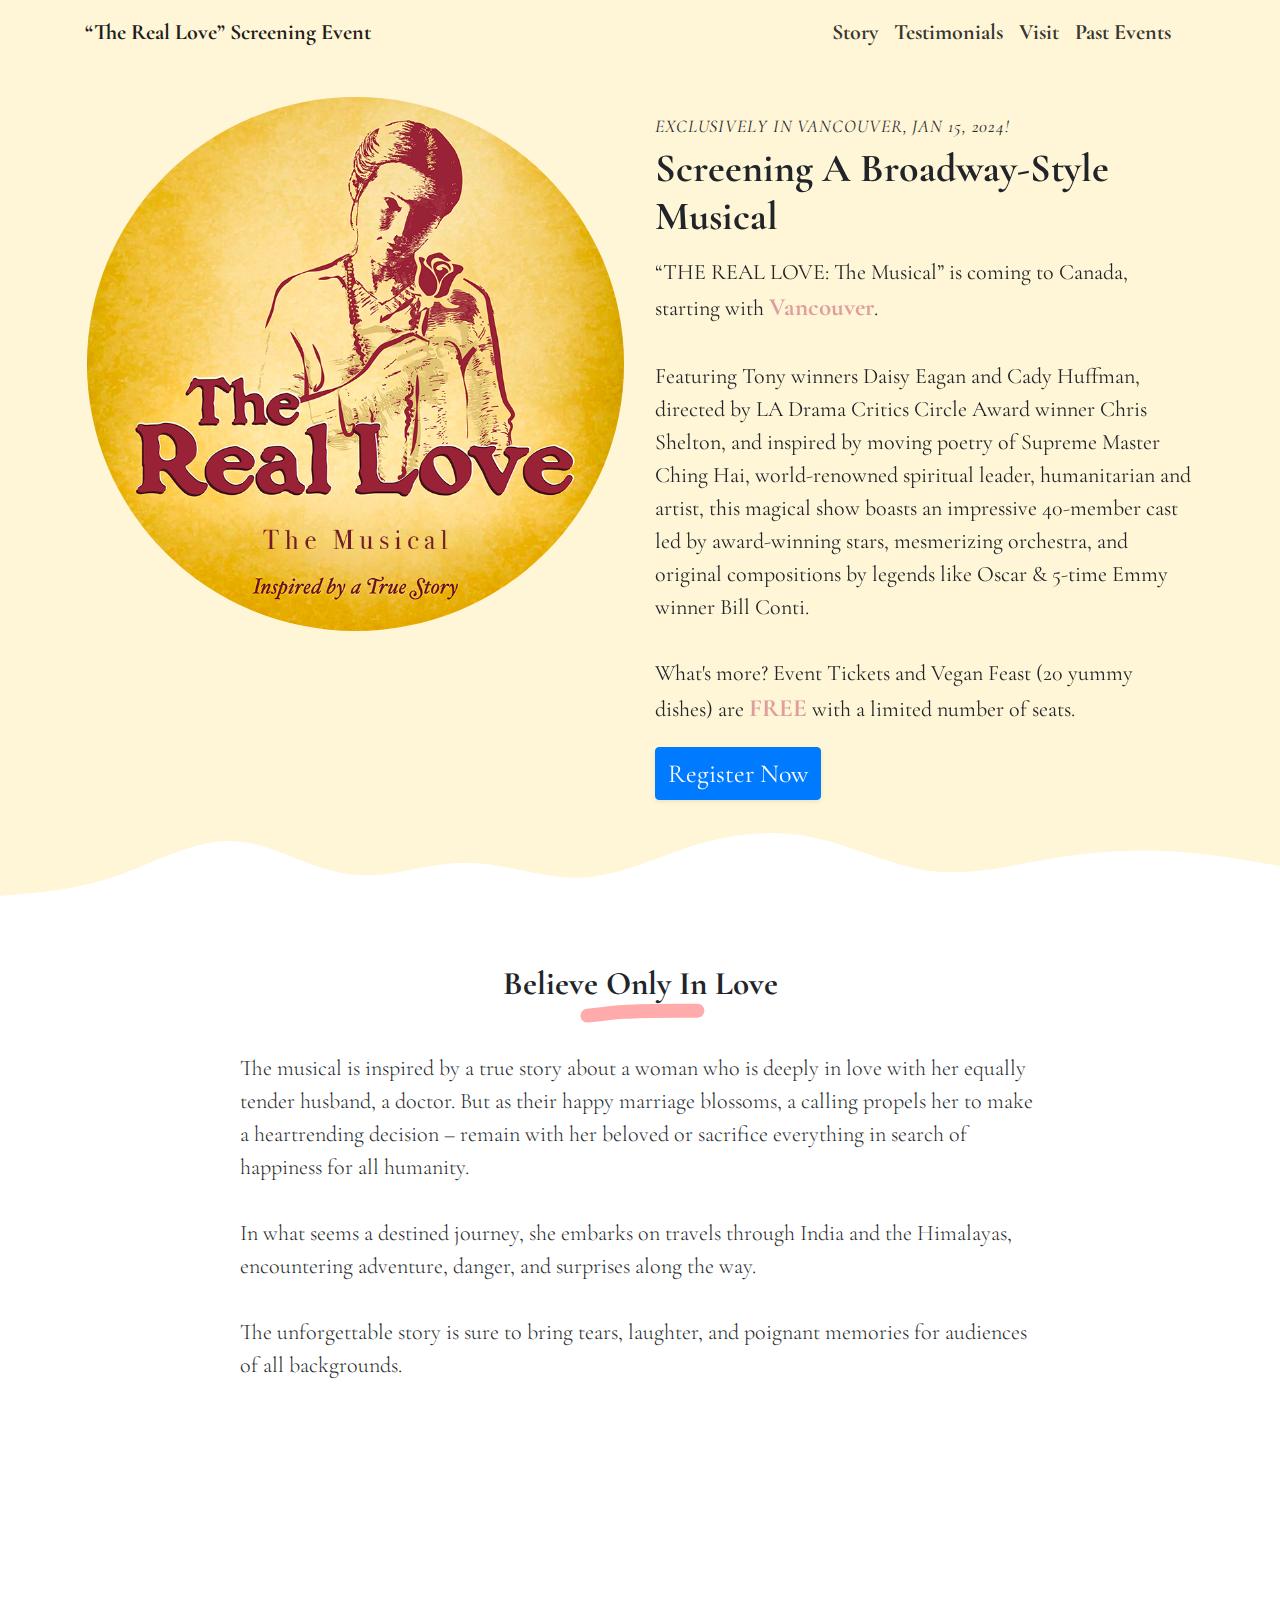
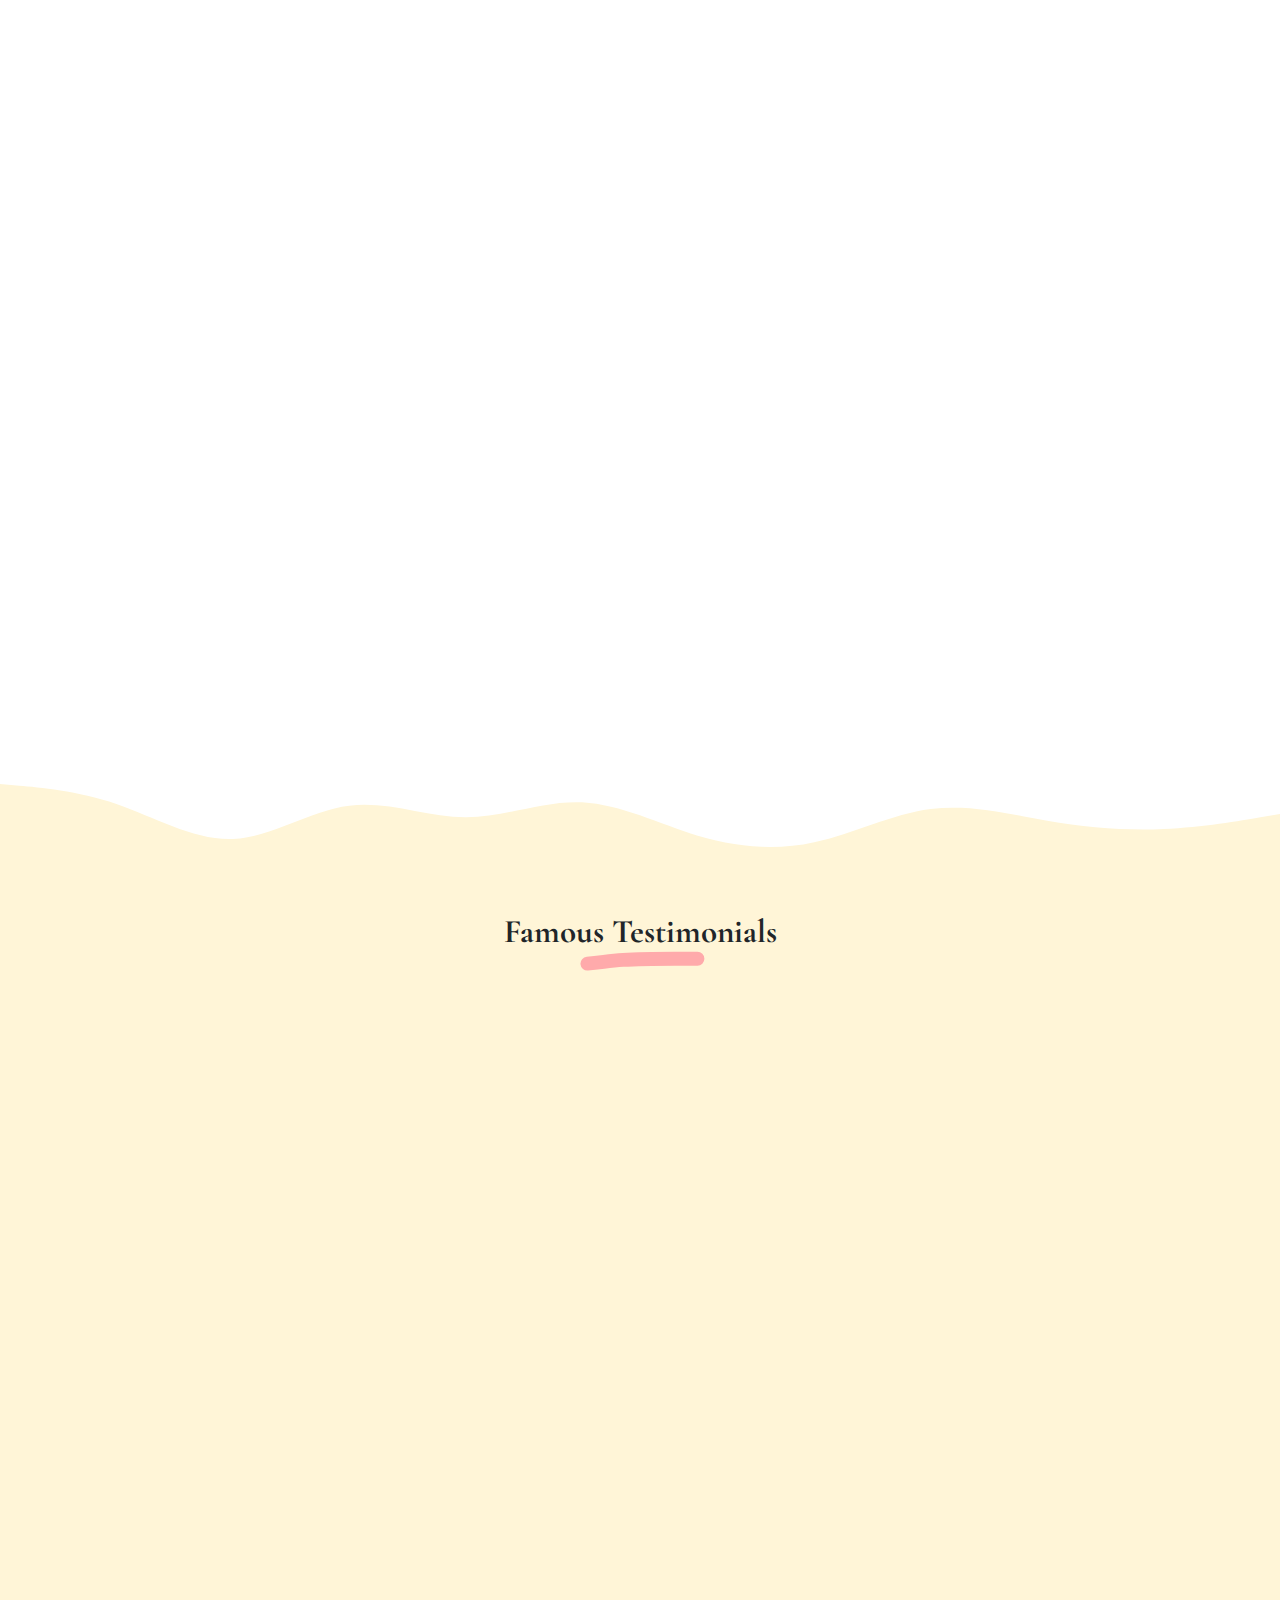
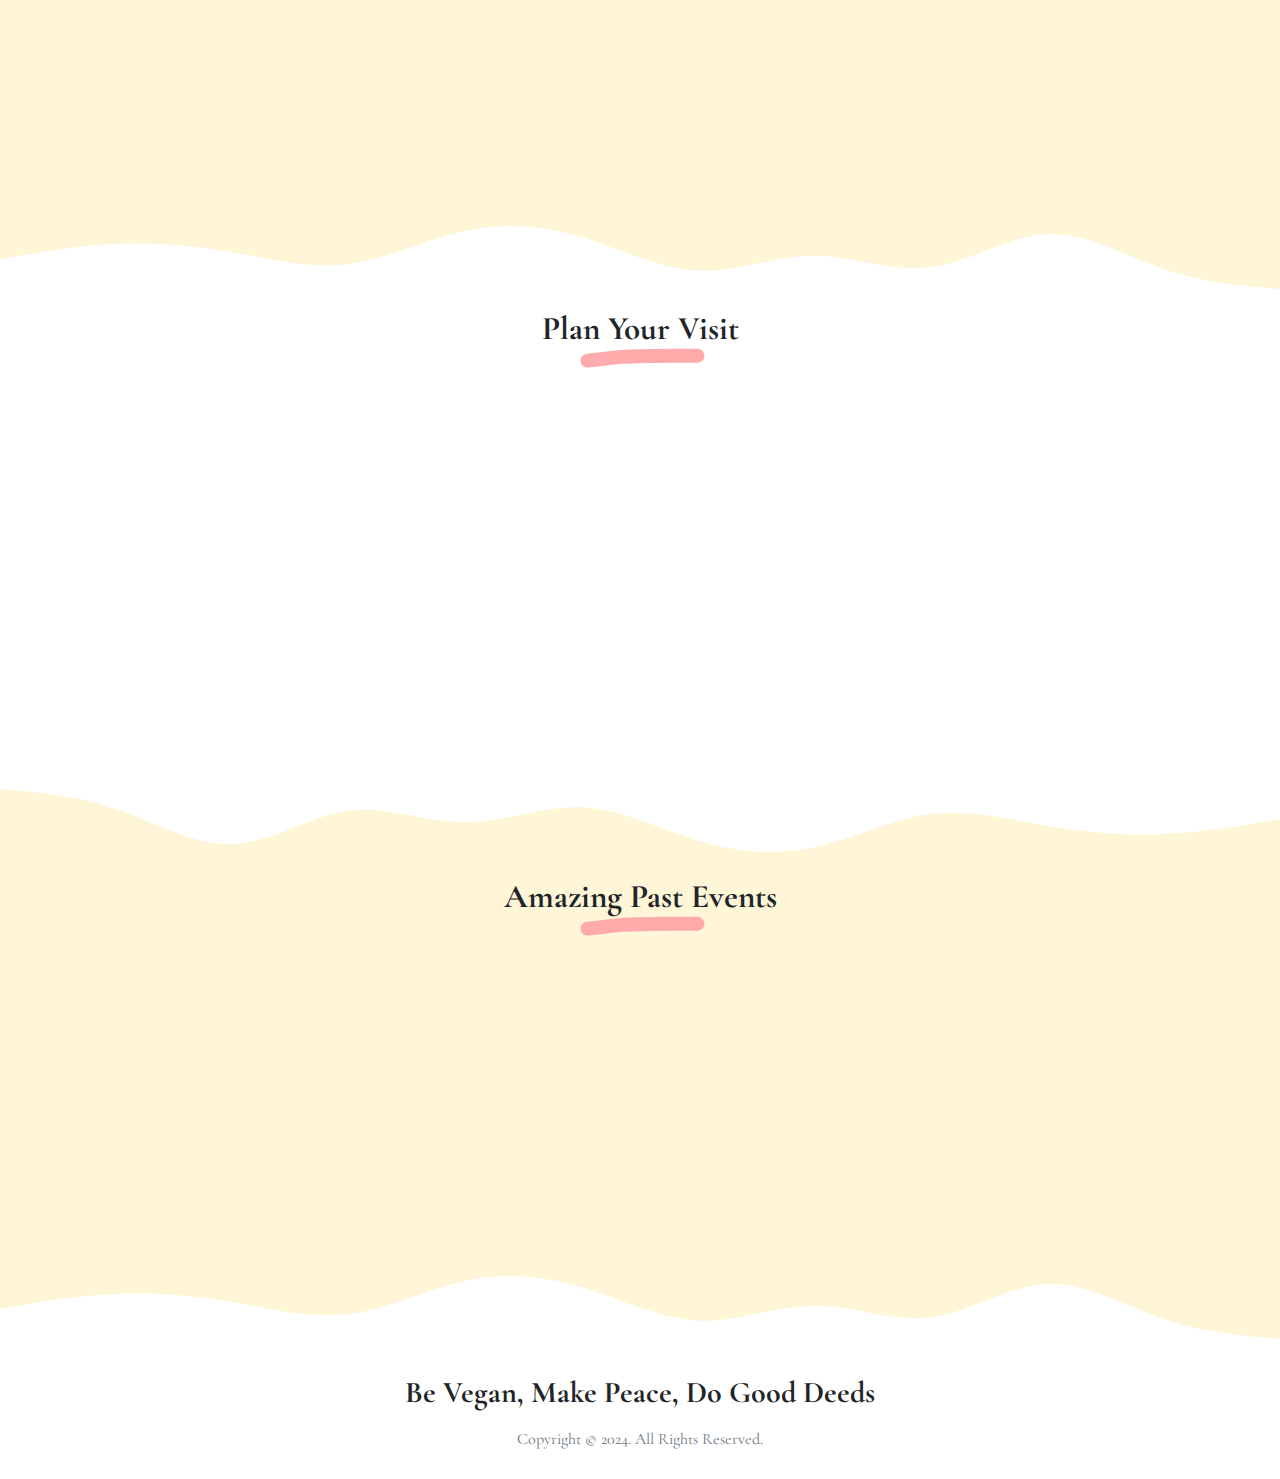
==== commit 971b5b51: "adjust minor website info and also add link for poster and booklet" ====
--- a/index.html
+++ b/index.html
@@ -1,6 +1,6 @@
 <!-- Written by: vCoder -->
 <!-- Code Sheet for Canada "The Real Love" Screening Project -->
-<!-- Date: Dec 20, 2023 -->
+<!-- Date: Jan 5, 2024 -->
 
 <!DOCTYPE html>
 
@@ -327,7 +327,7 @@
                     in advance for Complimentary VEGAN Feast!</p>
                 </div>
                 <div class="h5" style="font-size: 21px;">
-                  <p>The event will start at <a style="font-size: 25px; font-weight: bold; color: rgb(223, 158, 157);">5:30pm</a>, on Jan 15, 2024, at Frederic Wood Theatre - 6354 Crescent Rd, Vancouver, BC V6T 1Z2
+                  <p>The screening will start at <a style="font-size: 25px; font-weight: bold; color: rgb(223, 158, 157);">5:30pm</a> (registration from 5:00pm), on Jan 15, 2024, at Frederic Wood Theatre - 6354 Crescent Rd, Vancouver, BC V6T 1Z2
                   </p>
                 </div>
                 <div class="h5" style="font-size: 21px;">
